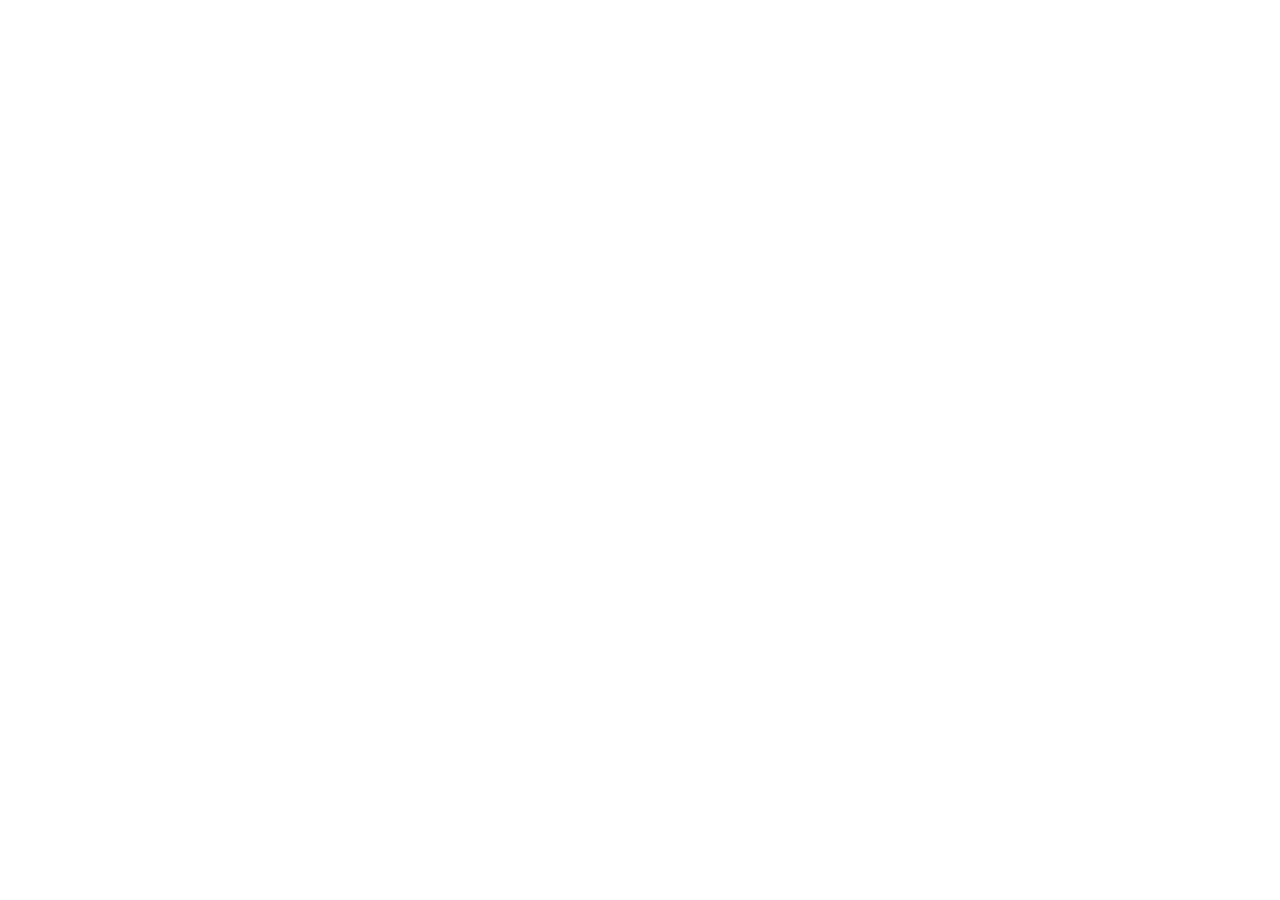
==== index.html @ 123746c4 "Conectanto estilos.css con index.html" ====
<!DOCTYPE html>
<html lang="es">
<head>
    <meta charset="UTF-8">
    <meta name="viewport" content="width=device-width, initial-scale=1.0">
    <link rel="stylesheet" href="estilos.css">
    <title>CarePlus</title>
</head>
<body>
    
</body>
</html>
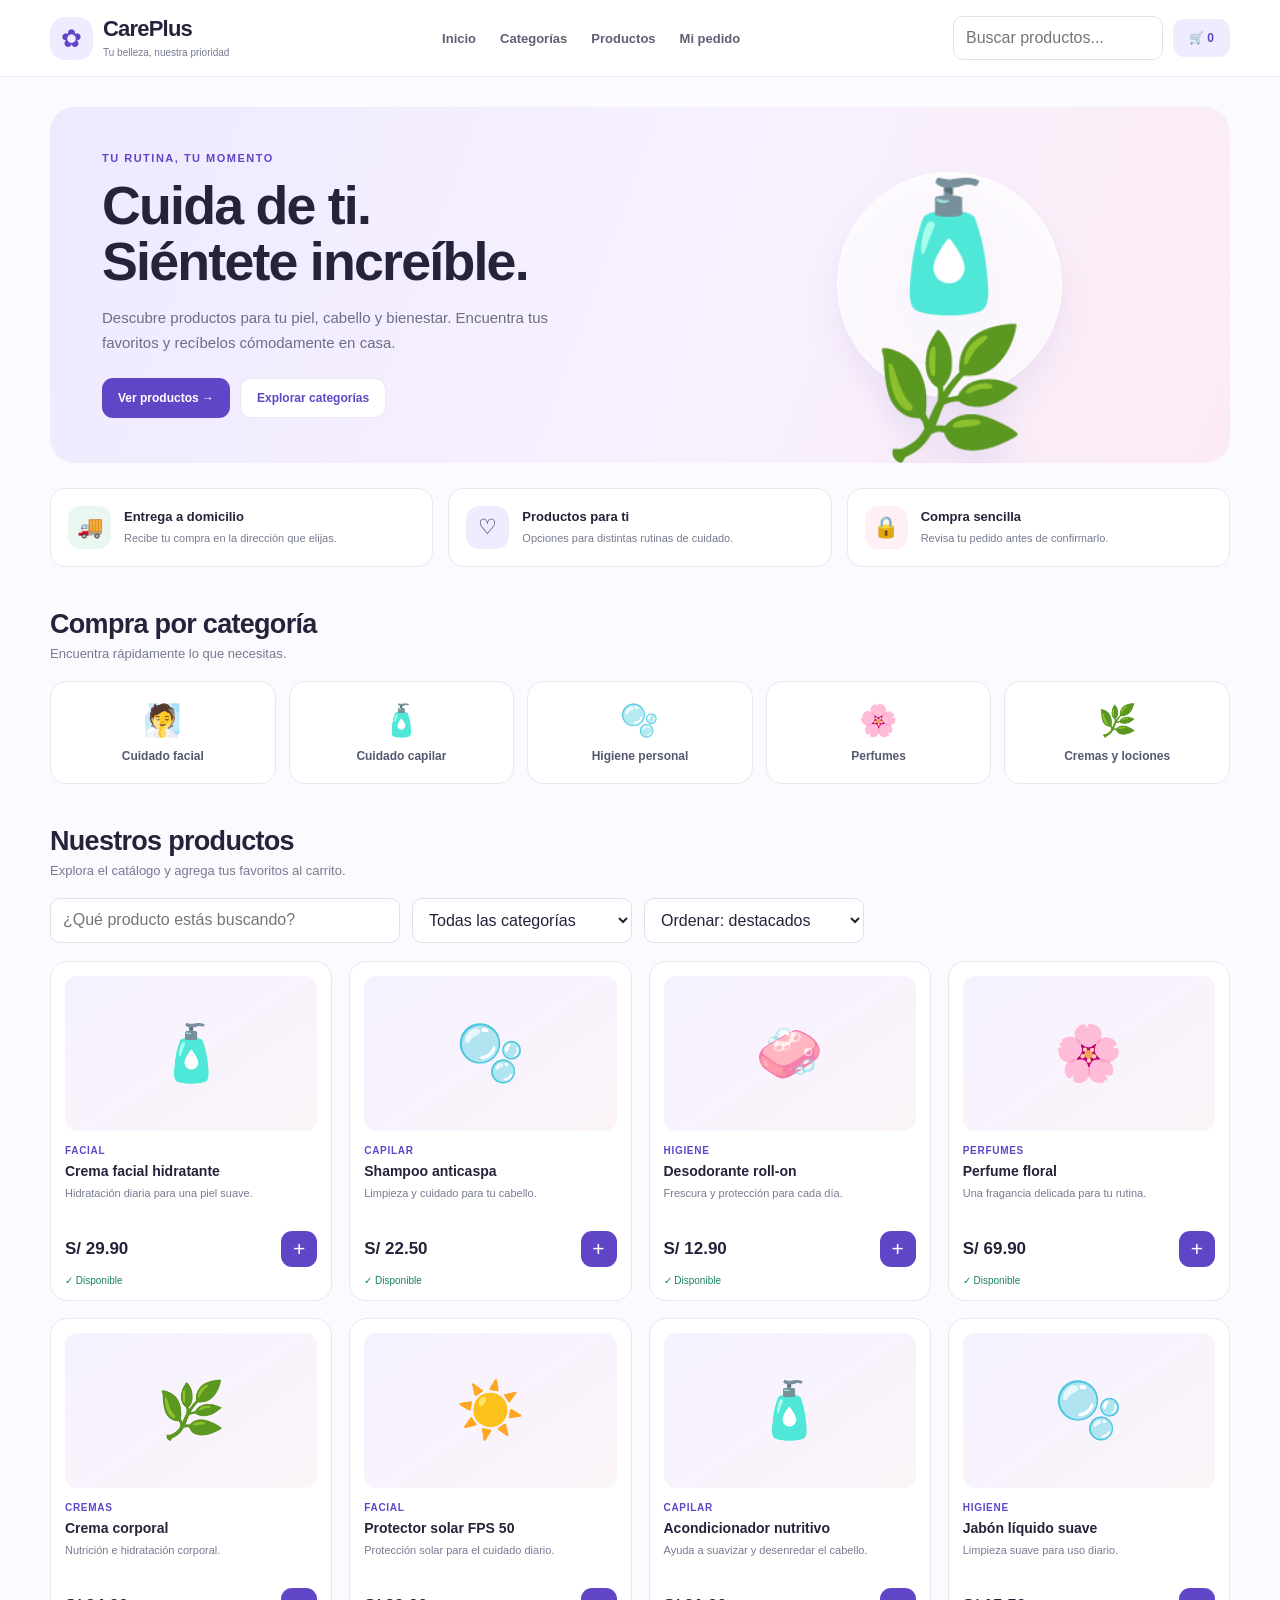
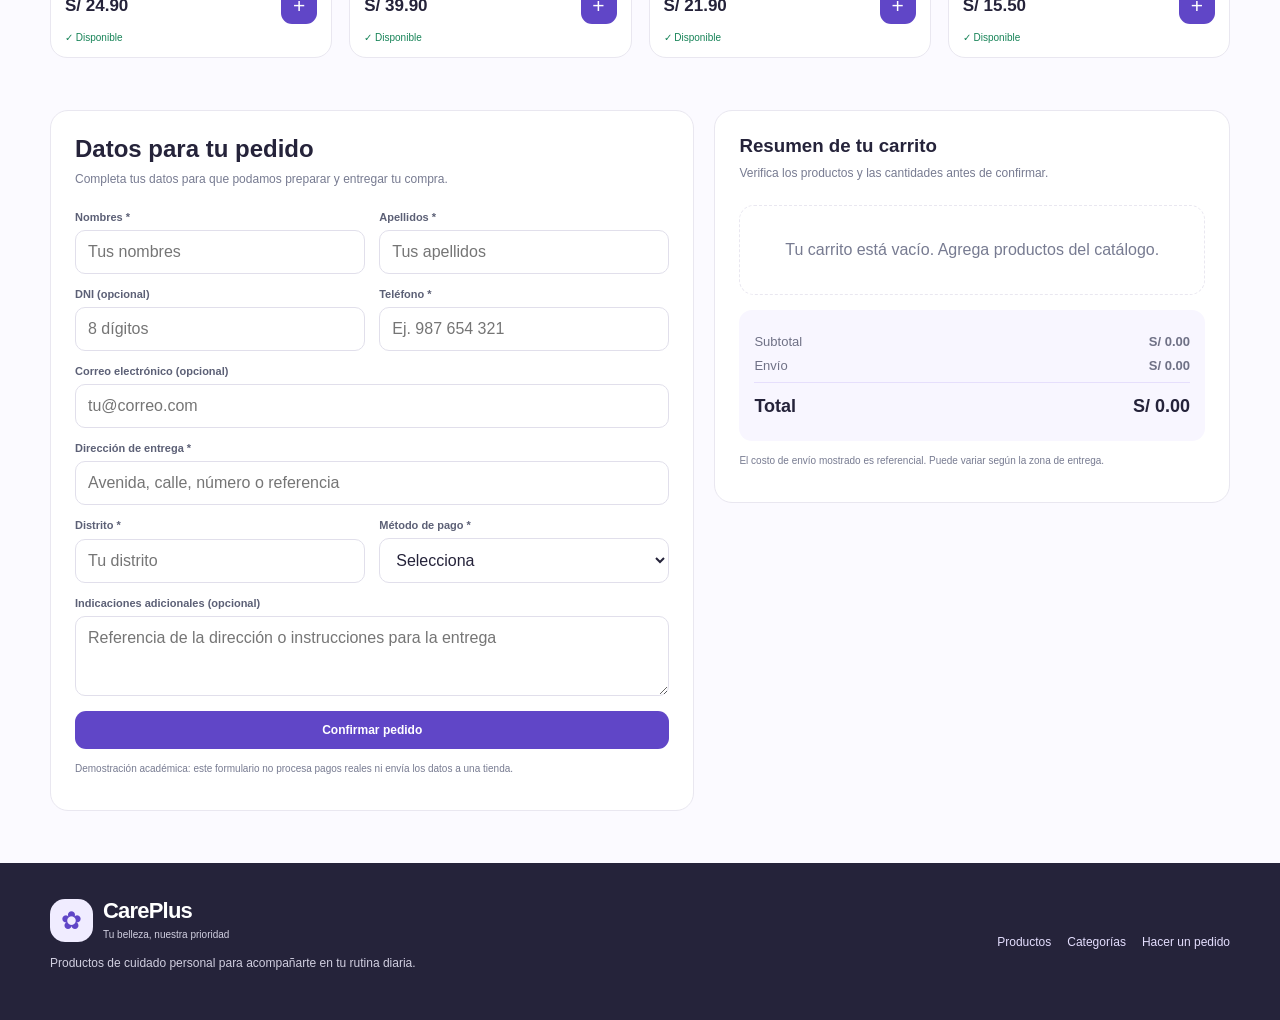
==== commit f4e7c1ef: "Añadiendo html, css y javascript. Organizado en carpetas Este es el código de la tienda que se muest" ====
--- a/index.html
+++ b/index.html
@@ -1,13 +1,78 @@
 <!DOCTYPE html>
 <html lang="es">
 <head>
-    <meta charset="UTF-8">
-    <meta name="viewport" content="width=device-width, initial-scale=1.0">
-    <link rel="stylesheet" href="estilos.css">
-    <title>CarePlus</title>
+<meta charset="UTF-8">
+<meta name="viewport" content="width=device-width, initial-scale=1.0">
+<title>CarePlus | Tu tienda de cuidado personal</title>
+<!-- Enlace al archivo CSS -->
+<link rel="stylesheet" href="css/estilos.css">
 </head>
 <body>
-    
+<header>
+  <div class="wrap navbar">
+    <a class="brand" href="#inicio" aria-label="CarePlus, inicio"><div class="logo">✿</div><div><strong>CarePlus</strong><small>Tu belleza, nuestra prioridad</small></div></a>
+    <nav aria-label="Menú de la tienda"><a href="#inicio">Inicio</a><a href="#categorias">Categorías</a><a href="#catalogo">Productos</a><a href="#pedido">Mi pedido</a></nav>
+    <div class="nav-right"><input class="search" id="header-search" type="search" placeholder="Buscar productos..." aria-label="Buscar productos"><button class="cart-btn" onclick="document.getElementById('pedido').scrollIntoView({behavior:'smooth'})">🛒 <span id="cart-count">0</span></button></div>
+  </div>
+</header>
+<main>
+  <div class="wrap">
+    <section class="hero" id="inicio">
+      <div><div class="eyebrow">Tu rutina, tu momento</div><h1>Cuida de ti.<br>Siéntete increíble.</h1><p>Descubre productos para tu piel, cabello y bienestar. Encuentra tus favoritos y recíbelos cómodamente en casa.</p><div class="hero-actions"><button class="btn btn-primary" onclick="document.getElementById('catalogo').scrollIntoView({behavior:'smooth'})">Ver productos →</button><button class="btn btn-light" onclick="document.getElementById('categorias').scrollIntoView({behavior:'smooth'})">Explorar categorías</button></div></div>
+      <div class="hero-art" aria-hidden="true"><span>🧴🌿</span></div>
+    </section>
+    <div class="benefits">
+      <div class="benefit"><div class="benefit-icon">🚚</div><div><strong>Entrega a domicilio</strong><small>Recibe tu compra en la dirección que elijas.</small></div></div>
+      <div class="benefit"><div class="benefit-icon">♡</div><div><strong>Productos para ti</strong><small>Opciones para distintas rutinas de cuidado.</small></div></div>
+      <div class="benefit"><div class="benefit-icon">🔒</div><div><strong>Compra sencilla</strong><small>Revisa tu pedido antes de confirmarlo.</small></div></div>
+    </div>
+    <section id="categorias">
+      <div class="section-head"><div><h2>Compra por categoría</h2><p>Encuentra rápidamente lo que necesitas.</p></div></div>
+      <div class="categories">
+        <button class="category" data-cat="Facial"><span>🧖</span>Cuidado facial</button>
+        <button class="category" data-cat="Capilar"><span>🧴</span>Cuidado capilar</button>
+        <button class="category" data-cat="Higiene"><span>🫧</span>Higiene personal</button>
+        <button class="category" data-cat="Perfumes"><span>🌸</span>Perfumes</button>
+        <button class="category" data-cat="Cremas"><span>🌿</span>Cremas y lociones</button>
+      </div>
+    </section>
+    <section id="catalogo">
+      <div class="section-head"><div><h2>Nuestros productos</h2><p>Explora el catálogo y agrega tus favoritos al carrito.</p></div></div>
+      <div class="shop-tools"><input id="product-search" type="search" placeholder="¿Qué producto estás buscando?"><select id="category-filter"><option value="">Todas las categorías</option><option>Facial</option><option>Capilar</option><option>Higiene</option><option>Perfumes</option><option>Cremas</option></select><select id="sort-filter"><option value="featured">Ordenar: destacados</option><option value="price-up">Precio: menor a mayor</option><option value="price-down">Precio: mayor a menor</option></select></div>
+      <div class="products" id="products"></div>
+    </section>
+    <section class="checkout-area" id="pedido">
+      <div class="panel">
+        <div class="notice" id="notice" role="status"></div>
+        <h2>Datos para tu pedido</h2><p class="panel-intro">Completa tus datos para que podamos preparar y entregar tu compra.</p>
+        <form id="checkout-form">
+          <div class="form-grid">
+            <div class="field"><label for="first-name">Nombres *</label><input id="first-name" required placeholder="Tus nombres"></div>
+            <div class="field"><label for="last-name">Apellidos *</label><input id="last-name" required placeholder="Tus apellidos"></div>
+            <div class="field"><label for="dni">DNI (opcional)</label><input id="dni" inputmode="numeric" maxlength="8" placeholder="8 dígitos"></div>
+            <div class="field"><label for="phone">Teléfono *</label><input id="phone" required inputmode="tel" placeholder="Ej. 987 654 321"></div>
+            <div class="field full"><label for="email">Correo electrónico (opcional)</label><input id="email" type="email" placeholder="tu@correo.com"></div>
+            <div class="field full"><label for="address">Dirección de entrega *</label><input id="address" required placeholder="Avenida, calle, número o referencia"></div>
+            <div class="field"><label for="district">Distrito *</label><input id="district" required placeholder="Tu distrito"></div>
+            <div class="field"><label for="payment">Método de pago *</label><select id="payment" required><option value="">Selecciona</option><option>Pago contra entrega</option><option>Transferencia bancaria</option><option>Billetera digital</option><option>Tarjeta</option></select></div>
+            <div class="field full"><label for="comments">Indicaciones adicionales (opcional)</label><textarea id="comments" rows="3" placeholder="Referencia de la dirección o instrucciones para la entrega"></textarea></div>
+          </div>
+          <button class="btn btn-primary wide" type="submit">Confirmar pedido</button>
+          <p class="note">Demostración académica: este formulario no procesa pagos reales ni envía los datos a una tienda.</p>
+        </form>
+      </div>
+      <aside class="panel">
+        <h3>Resumen de tu carrito</h3><p class="panel-intro">Verifica los productos y las cantidades antes de confirmar.</p>
+        <div id="cart-items"><div class="empty">Tu carrito está vacío. Agrega productos del catálogo.</div></div>
+        <div class="totals"><div class="total-row"><span>Subtotal</span><strong id="subtotal">S/ 0.00</strong></div><div class="total-row"><span>Envío</span><strong id="shipping">S/ 7.00</strong></div><div class="total-row final"><span>Total</span><strong id="total">S/ 7.00</strong></div></div>
+        <p class="note">El costo de envío mostrado es referencial. Puede variar según la zona de entrega.</p>
+      </aside>
+    </section>
+  </div>
+</main>
+<footer><div class="wrap footer-inner"><div><a class="brand" href="#inicio" style="color:white"><div class="logo">✿</div><div><strong>CarePlus</strong><small style="color:#d1cfe0">Tu belleza, nuestra prioridad</small></div></a><p>Productos de cuidado personal para acompañarte en tu rutina diaria.</p></div><div class="footer-links"><a href="#catalogo">Productos</a><a href="#categorias">Categorías</a><a href="#pedido">Hacer un pedido</a></div></div></footer>
+
+<!-- Enlace al archivo JavaScript -->
+<script src="js/index.js"></script>
 </body>
 </html>
-
--- a/css/estilos.css
+++ b/css/estilos.css
@@ -0,0 +1,13 @@
+:root{--purple:#6046c7;--purple-dark:#4932a7;--lavender:#f0ecff;--ink:#25233a;--muted:#777b91;--line:#e9e7f0;--bg:#fbfaff;--mint:#eaf7f0;--pink:#fff0f6}
+*{box-sizing:border-box}body{margin:0;background:var(--bg);color:var(--ink);font-family:Inter,"Segoe UI",Arial,sans-serif}button,input,select,textarea{font:inherit}button{cursor:pointer}.wrap{width:min(1180px,calc(100% - 36px));margin:auto}
+header{position:sticky;top:0;z-index:5;background:rgba(255,255,255,.95);border-bottom:1px solid var(--line);backdrop-filter:blur(12px)}
+.navbar{min-height:76px;display:flex;align-items:center;justify-content:space-between;gap:22px}.brand{display:flex;align-items:center;gap:10px;text-decoration:none;color:var(--ink)}.logo{width:43px;height:43px;border-radius:15px;background:var(--lavender);display:grid;place-items:center;font-size:25px;color:var(--purple)}.brand strong{font-size:22px;letter-spacing:-.8px;display:block}.brand small{font-size:10px;color:var(--muted)}nav{display:flex;gap:24px;align-items:center}nav a{color:#5e6076;text-decoration:none;font-size:13px;font-weight:700}nav a:hover{color:var(--purple)}.nav-right{display:flex;align-items:center;gap:10px}.search{width:210px}.cart-btn,.btn{border:0;border-radius:11px;padding:12px 16px;font-weight:800;font-size:12px}.cart-btn{background:var(--lavender);color:var(--purple)}.btn-primary{background:var(--purple);color:white}.btn-primary:hover{background:var(--purple-dark)}.btn-light{background:white;color:var(--purple);border:1px solid var(--line)}input,select,textarea{border:1px solid #e1dfeb;border-radius:10px;padding:12px;width:100%;background:white;color:var(--ink);outline:none}input:focus,select:focus,textarea:focus{border-color:#a999ed;box-shadow:0 0 0 3px #6046c71a}
+.hero{margin:30px auto 25px;min-height:340px;border-radius:25px;background:linear-gradient(110deg,#eee9ff 0%,#f7f1ff 55%,#fcebf3 100%);display:grid;grid-template-columns:1.15fr .85fr;align-items:center;overflow:hidden;padding:45px 52px;position:relative}.eyebrow{color:var(--purple);font-size:11px;text-transform:uppercase;letter-spacing:1.5px;font-weight:900}.hero h1{font-size:clamp(34px,4.2vw,55px);line-height:1.04;letter-spacing:-1.8px;margin:14px 0}.hero p{color:#6d6d83;line-height:1.7;max-width:480px;font-size:15px}.hero-art{font-size:125px;text-align:center;filter:drop-shadow(0 18px 15px #6046c71c)}.hero-art span{display:inline-grid;place-items:center;background:#ffffffb8;width:225px;height:225px;border-radius:50%;border:1px solid #ffffff}.hero-actions{display:flex;gap:10px;flex-wrap:wrap;margin-top:22px}
+.benefits{display:grid;grid-template-columns:repeat(3,1fr);gap:15px;margin:20px 0 42px}.benefit{background:white;border:1px solid var(--line);border-radius:15px;padding:17px;display:flex;align-items:center;gap:13px}.benefit-icon{width:43px;height:43px;border-radius:13px;display:grid;place-items:center;background:var(--mint);font-size:21px}.benefit:nth-child(2) .benefit-icon{background:var(--lavender)}.benefit:nth-child(3) .benefit-icon{background:var(--pink)}.benefit strong{display:block;font-size:13px;margin-bottom:4px}.benefit small{font-size:11px;color:var(--muted)}
+section{scroll-margin-top:95px}.section-head{display:flex;justify-content:space-between;align-items:end;gap:16px;margin:0 0 20px}.section-head h2{font-size:27px;letter-spacing:-.7px;margin:0 0 6px}.section-head p{font-size:13px;color:var(--muted);margin:0}.categories{display:grid;grid-template-columns:repeat(5,1fr);gap:13px;margin-bottom:42px}.category{background:white;border:1px solid var(--line);border-radius:16px;padding:20px 12px;text-align:center;color:#555970;font-weight:800;font-size:12px}.category span{display:block;font-size:31px;margin-bottom:10px}.category:hover,.category.selected{border-color:#b9aaf2;background:var(--lavender);color:var(--purple)}
+.products{display:grid;grid-template-columns:repeat(4,minmax(0,1fr));gap:17px}.product{background:white;border:1px solid var(--line);border-radius:17px;padding:14px;transition:.2s;min-width:0}.product:hover{transform:translateY(-3px);box-shadow:0 12px 28px #25233a0b}.product-art{height:155px;border-radius:12px;background:linear-gradient(145deg,#f5f1ff,#fbf5f9);display:grid;place-items:center;font-size:55px;margin-bottom:14px}.product-category{font-size:10px;color:var(--purple);font-weight:900;text-transform:uppercase;letter-spacing:.7px}.product h3{font-size:14px;margin:7px 0 6px}.product p{font-size:11px;color:var(--muted);margin:0;line-height:1.5;min-height:32px}.product-foot{display:flex;align-items:center;justify-content:space-between;gap:8px;margin-top:14px}.price{font-weight:900;font-size:17px}.add{width:36px;height:36px;border:0;border-radius:11px;background:var(--purple);color:white;font-size:21px}.stock-note{font-size:10px;color:#168357;margin-top:8px}
+.shop-tools{display:flex;gap:12px;flex-wrap:wrap;margin-bottom:18px}.shop-tools input{max-width:350px}.shop-tools select{max-width:220px}.empty{grid-column:1/-1;text-align:center;padding:35px;color:var(--muted);background:white;border:1px dashed var(--line);border-radius:15px}
+.checkout-area{margin:52px 0;display:grid;grid-template-columns:1fr .8fr;gap:20px;align-items:start}.panel{background:white;border:1px solid var(--line);border-radius:18px;padding:24px}.panel h2,.panel h3{margin:0 0 7px}.panel-intro{font-size:12px;color:var(--muted);margin:0 0 22px;line-height:1.6}.form-grid{display:grid;grid-template-columns:1fr 1fr;gap:14px}.field{display:grid;gap:7px}.field label{font-size:11px;font-weight:800;color:#5c6076}.field.full{grid-column:1/-1}.cart-line{display:flex;justify-content:space-between;align-items:center;gap:12px;padding:13px 0;border-bottom:1px solid var(--line);font-size:12px}.cart-line small{display:block;color:var(--muted);margin-top:4px}.cart-line button{border:0;background:#fff0f2;color:#c8465c;border-radius:8px;padding:6px 9px}.totals{margin-top:15px;background:#f8f6ff;border-radius:13px;padding:15px}.total-row{display:flex;justify-content:space-between;margin:9px 0;font-size:13px;color:#6f7186}.total-row.final{border-top:1px solid #e6dffc;padding-top:13px;color:var(--ink);font-size:18px;font-weight:900}.wide{width:100%;margin-top:15px}.note{font-size:10px;color:var(--muted);line-height:1.5;margin-top:12px}.notice{display:none;padding:13px 15px;background:#e7f8ef;border-radius:11px;color:#16734f;font-size:13px;margin-bottom:16px}.notice.show{display:block}
+footer{background:#25233a;color:white;margin-top:50px;padding:35px 0}.footer-inner{display:flex;justify-content:space-between;gap:20px;align-items:center}.footer-inner p{font-size:12px;color:#d1cfe0;line-height:1.6}.footer-links{display:flex;gap:16px;flex-wrap:wrap}.footer-links a{color:#e4defe;font-size:12px;text-decoration:none}
+@media(max-width:900px){nav{gap:12px}.search{width:160px}.products{grid-template-columns:repeat(3,minmax(0,1fr))}.hero{padding:35px}.hero-art{font-size:95px}.hero-art span{width:180px;height:180px}}
+@media(max-width:680px){.wrap{width:min(100% - 24px,1180px)}.navbar{padding:12px 0;flex-wrap:wrap}.brand{flex:1}nav{order:3;width:100%;overflow-x:auto;padding:7px 0 3px}nav a{white-space:nowrap}.nav-right{gap:6px}.search{width:130px;padding:10px}.cart-btn{padding:10px}.hero{grid-template-columns:1fr;padding:27px;min-height:0}.hero h1{font-size:36px}.hero-art{display:none}.benefits{grid-template-columns:1fr;gap:9px;margin-bottom:32px}.categories{grid-template-columns:repeat(2,1fr);gap:10px}.category:last-child{grid-column:1/-1}.products{grid-template-columns:repeat(2,minmax(0,1fr));gap:10px}.product{padding:10px}.product-art{height:110px;font-size:42px}.section-head{align-items:start;flex-direction:column}.checkout-area{grid-template-columns:1fr;margin:38px 0}.panel{padding:17px}.form-grid{grid-template-columns:1fr}.field.full{grid-column:auto}.footer-inner{align-items:flex-start;flex-direction:column}}
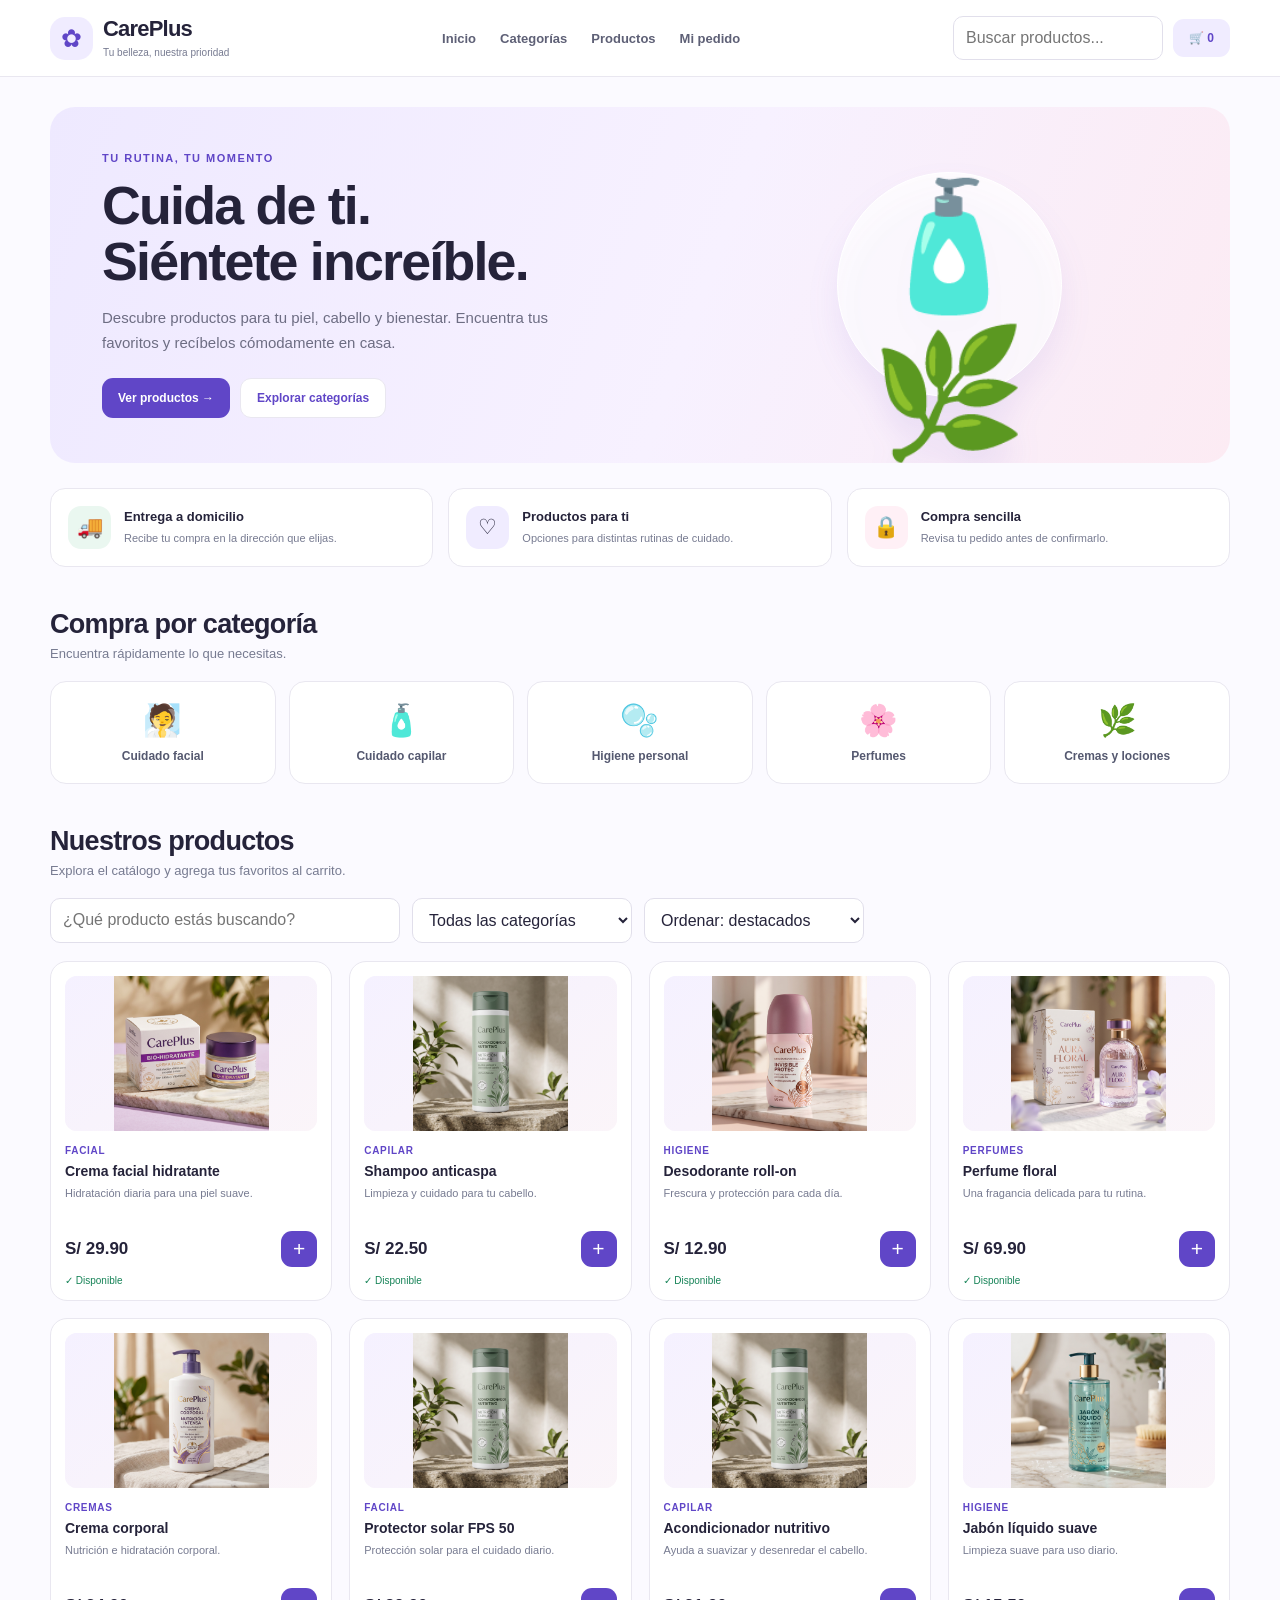
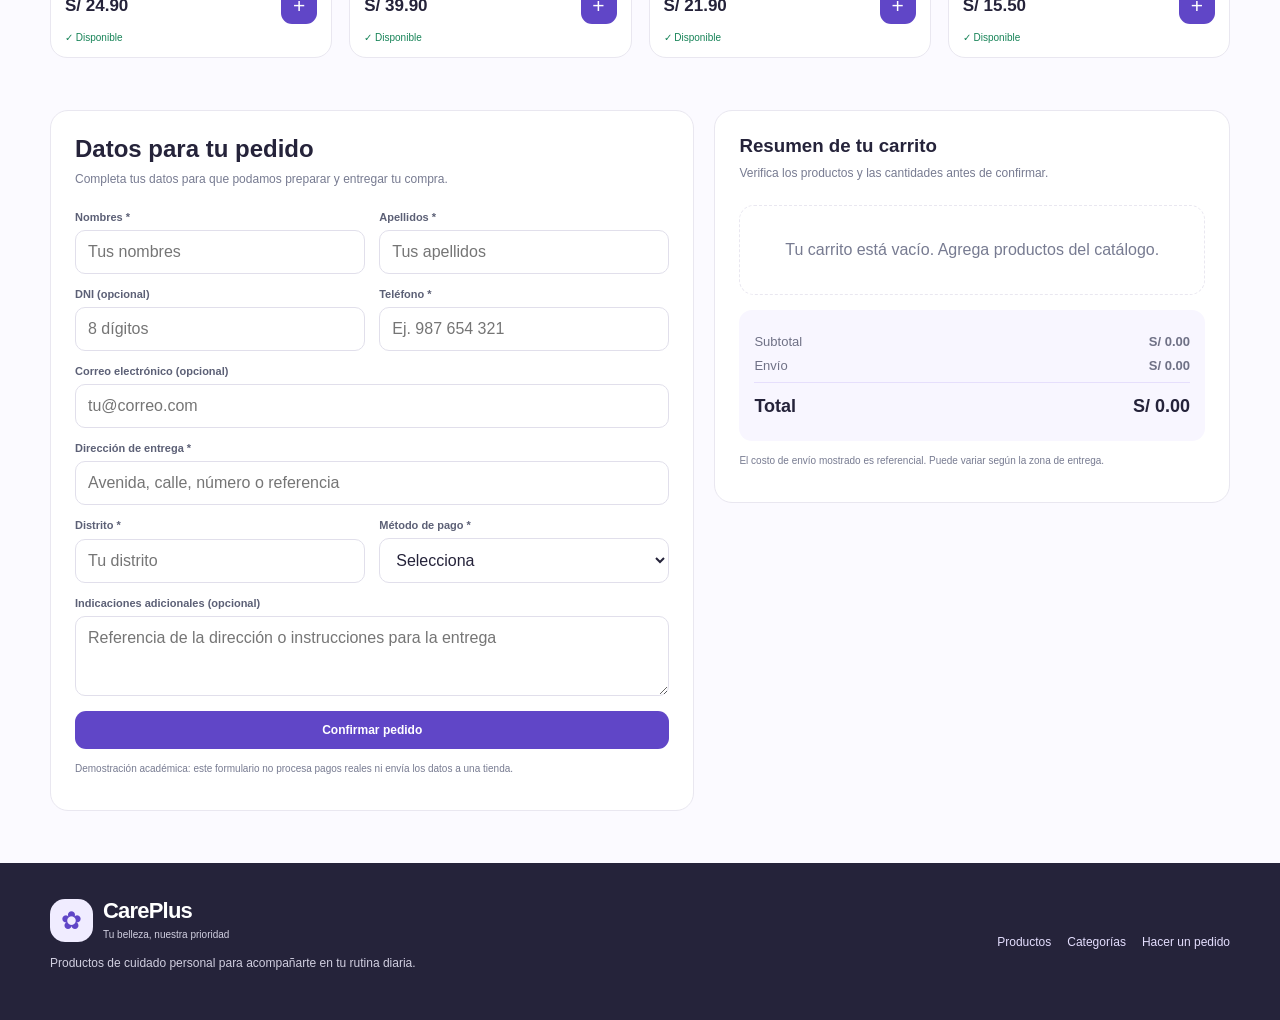
==== commit d6bc1408: "Se agregaron las imágenes para cada producto. Cambios en el código de JavaScript para poder agregar " ====
--- a/index.html
+++ b/index.html
@@ -1,78 +1,174 @@
 <!DOCTYPE html>
 <html lang="es">
+
 <head>
-<meta charset="UTF-8">
-<meta name="viewport" content="width=device-width, initial-scale=1.0">
-<title>CarePlus | Tu tienda de cuidado personal</title>
-<!-- Enlace al archivo CSS -->
-<link rel="stylesheet" href="css/estilos.css">
+    <meta charset="UTF-8">
+    <meta name="viewport" content="width=device-width, initial-scale=1.0">
+    <title>CarePlus | Tu tienda de cuidado personal</title>
+    <!-- Enlace al archivo CSS -->
+    <link rel="stylesheet" href="css/estilos.css">
 </head>
+
 <body>
-<header>
-  <div class="wrap navbar">
-    <a class="brand" href="#inicio" aria-label="CarePlus, inicio"><div class="logo">✿</div><div><strong>CarePlus</strong><small>Tu belleza, nuestra prioridad</small></div></a>
-    <nav aria-label="Menú de la tienda"><a href="#inicio">Inicio</a><a href="#categorias">Categorías</a><a href="#catalogo">Productos</a><a href="#pedido">Mi pedido</a></nav>
-    <div class="nav-right"><input class="search" id="header-search" type="search" placeholder="Buscar productos..." aria-label="Buscar productos"><button class="cart-btn" onclick="document.getElementById('pedido').scrollIntoView({behavior:'smooth'})">🛒 <span id="cart-count">0</span></button></div>
-  </div>
-</header>
-<main>
-  <div class="wrap">
-    <section class="hero" id="inicio">
-      <div><div class="eyebrow">Tu rutina, tu momento</div><h1>Cuida de ti.<br>Siéntete increíble.</h1><p>Descubre productos para tu piel, cabello y bienestar. Encuentra tus favoritos y recíbelos cómodamente en casa.</p><div class="hero-actions"><button class="btn btn-primary" onclick="document.getElementById('catalogo').scrollIntoView({behavior:'smooth'})">Ver productos →</button><button class="btn btn-light" onclick="document.getElementById('categorias').scrollIntoView({behavior:'smooth'})">Explorar categorías</button></div></div>
-      <div class="hero-art" aria-hidden="true"><span>🧴🌿</span></div>
-    </section>
-    <div class="benefits">
-      <div class="benefit"><div class="benefit-icon">🚚</div><div><strong>Entrega a domicilio</strong><small>Recibe tu compra en la dirección que elijas.</small></div></div>
-      <div class="benefit"><div class="benefit-icon">♡</div><div><strong>Productos para ti</strong><small>Opciones para distintas rutinas de cuidado.</small></div></div>
-      <div class="benefit"><div class="benefit-icon">🔒</div><div><strong>Compra sencilla</strong><small>Revisa tu pedido antes de confirmarlo.</small></div></div>
-    </div>
-    <section id="categorias">
-      <div class="section-head"><div><h2>Compra por categoría</h2><p>Encuentra rápidamente lo que necesitas.</p></div></div>
-      <div class="categories">
-        <button class="category" data-cat="Facial"><span>🧖</span>Cuidado facial</button>
-        <button class="category" data-cat="Capilar"><span>🧴</span>Cuidado capilar</button>
-        <button class="category" data-cat="Higiene"><span>🫧</span>Higiene personal</button>
-        <button class="category" data-cat="Perfumes"><span>🌸</span>Perfumes</button>
-        <button class="category" data-cat="Cremas"><span>🌿</span>Cremas y lociones</button>
-      </div>
-    </section>
-    <section id="catalogo">
-      <div class="section-head"><div><h2>Nuestros productos</h2><p>Explora el catálogo y agrega tus favoritos al carrito.</p></div></div>
-      <div class="shop-tools"><input id="product-search" type="search" placeholder="¿Qué producto estás buscando?"><select id="category-filter"><option value="">Todas las categorías</option><option>Facial</option><option>Capilar</option><option>Higiene</option><option>Perfumes</option><option>Cremas</option></select><select id="sort-filter"><option value="featured">Ordenar: destacados</option><option value="price-up">Precio: menor a mayor</option><option value="price-down">Precio: mayor a menor</option></select></div>
-      <div class="products" id="products"></div>
-    </section>
-    <section class="checkout-area" id="pedido">
-      <div class="panel">
-        <div class="notice" id="notice" role="status"></div>
-        <h2>Datos para tu pedido</h2><p class="panel-intro">Completa tus datos para que podamos preparar y entregar tu compra.</p>
-        <form id="checkout-form">
-          <div class="form-grid">
-            <div class="field"><label for="first-name">Nombres *</label><input id="first-name" required placeholder="Tus nombres"></div>
-            <div class="field"><label for="last-name">Apellidos *</label><input id="last-name" required placeholder="Tus apellidos"></div>
-            <div class="field"><label for="dni">DNI (opcional)</label><input id="dni" inputmode="numeric" maxlength="8" placeholder="8 dígitos"></div>
-            <div class="field"><label for="phone">Teléfono *</label><input id="phone" required inputmode="tel" placeholder="Ej. 987 654 321"></div>
-            <div class="field full"><label for="email">Correo electrónico (opcional)</label><input id="email" type="email" placeholder="tu@correo.com"></div>
-            <div class="field full"><label for="address">Dirección de entrega *</label><input id="address" required placeholder="Avenida, calle, número o referencia"></div>
-            <div class="field"><label for="district">Distrito *</label><input id="district" required placeholder="Tu distrito"></div>
-            <div class="field"><label for="payment">Método de pago *</label><select id="payment" required><option value="">Selecciona</option><option>Pago contra entrega</option><option>Transferencia bancaria</option><option>Billetera digital</option><option>Tarjeta</option></select></div>
-            <div class="field full"><label for="comments">Indicaciones adicionales (opcional)</label><textarea id="comments" rows="3" placeholder="Referencia de la dirección o instrucciones para la entrega"></textarea></div>
-          </div>
-          <button class="btn btn-primary wide" type="submit">Confirmar pedido</button>
-          <p class="note">Demostración académica: este formulario no procesa pagos reales ni envía los datos a una tienda.</p>
-        </form>
-      </div>
-      <aside class="panel">
-        <h3>Resumen de tu carrito</h3><p class="panel-intro">Verifica los productos y las cantidades antes de confirmar.</p>
-        <div id="cart-items"><div class="empty">Tu carrito está vacío. Agrega productos del catálogo.</div></div>
-        <div class="totals"><div class="total-row"><span>Subtotal</span><strong id="subtotal">S/ 0.00</strong></div><div class="total-row"><span>Envío</span><strong id="shipping">S/ 7.00</strong></div><div class="total-row final"><span>Total</span><strong id="total">S/ 7.00</strong></div></div>
-        <p class="note">El costo de envío mostrado es referencial. Puede variar según la zona de entrega.</p>
-      </aside>
-    </section>
-  </div>
-</main>
-<footer><div class="wrap footer-inner"><div><a class="brand" href="#inicio" style="color:white"><div class="logo">✿</div><div><strong>CarePlus</strong><small style="color:#d1cfe0">Tu belleza, nuestra prioridad</small></div></a><p>Productos de cuidado personal para acompañarte en tu rutina diaria.</p></div><div class="footer-links"><a href="#catalogo">Productos</a><a href="#categorias">Categorías</a><a href="#pedido">Hacer un pedido</a></div></div></footer>
+    <header>
+        <div class="wrap navbar">
+            <a class="brand" href="#inicio" aria-label="CarePlus, inicio">
+                <div class="logo">✿</div>
+                <div><strong>CarePlus</strong><small>Tu belleza, nuestra prioridad</small></div>
+            </a>
+            <nav aria-label="Menú de la tienda"><a href="#inicio">Inicio</a><a href="#categorias">Categorías</a><a
+                    href="#catalogo">Productos</a><a href="#pedido">Mi pedido</a></nav>
+            <div class="nav-right"><input class="search" id="header-search" type="search"
+                    placeholder="Buscar productos..." aria-label="Buscar productos"><button class="cart-btn"
+                    onclick="document.getElementById('pedido').scrollIntoView({behavior:'smooth'})">🛒 <span
+                        id="cart-count">0</span></button></div>
+        </div>
+    </header>
+    <main>
+        <div class="wrap">
+            <section class="hero" id="inicio">
+                <div>
+                    <div class="eyebrow">Tu rutina, tu momento</div>
+                    <h1>Cuida de ti.<br>Siéntete increíble.</h1>
+                    <p>Descubre productos para tu piel, cabello y bienestar. Encuentra tus favoritos y recíbelos
+                        cómodamente en casa.</p>
+                    <div class="hero-actions"><button class="btn btn-primary"
+                            onclick="document.getElementById('catalogo').scrollIntoView({behavior:'smooth'})">Ver
+                            productos →</button><button class="btn btn-light"
+                            onclick="document.getElementById('categorias').scrollIntoView({behavior:'smooth'})">Explorar
+                            categorías</button></div>
+                </div>
+                <div class="hero-art" aria-hidden="true"><span>🧴🌿</span></div>
+            </section>
 
-<!-- Enlace al archivo JavaScript -->
-<script src="js/index.js"></script>
+            <div class="benefits">
+                <div class="benefit">
+                    <div class="benefit-icon">🚚</div>
+                    <div><strong>Entrega a domicilio</strong><small>Recibe tu compra en la dirección que elijas.</small>
+                    </div>
+                </div>
+                <div class="benefit">
+                    <div class="benefit-icon">♡</div>
+                    <div><strong>Productos para ti</strong><small>Opciones para distintas rutinas de cuidado.</small>
+                    </div>
+                </div>
+                <div class="benefit">
+                    <div class="benefit-icon">🔒</div>
+                    <div><strong>Compra sencilla</strong><small>Revisa tu pedido antes de confirmarlo.</small></div>
+                </div>
+            </div>
+
+            <section id="categorias">
+                <div class="section-head">
+                    <div>
+                        <h2>Compra por categoría</h2>
+                        <p>Encuentra rápidamente lo que necesitas.</p>
+                    </div>
+                </div>
+                <div class="categories">
+                    <button class="category" data-cat="Facial"><span>🧖</span>Cuidado facial</button>
+                    <button class="category" data-cat="Capilar"><span>🧴</span>Cuidado capilar</button>
+                    <button class="category" data-cat="Higiene"><span>🫧</span>Higiene personal</button>
+                    <button class="category" data-cat="Perfumes"><span>🌸</span>Perfumes</button>
+                    <button class="category" data-cat="Cremas"><span>🌿</span>Cremas y lociones</button>
+                </div>
+            </section>
+
+            
+            <section id="catalogo">
+                <div class="section-head">
+                    <div>
+                        <h2>Nuestros productos</h2>
+                        <p>Explora el catálogo y agrega tus favoritos al carrito.</p>
+                    </div>
+                </div>
+                <div class="shop-tools"><input id="product-search" type="search"
+                        placeholder="¿Qué producto estás buscando?"><select id="category-filter">
+                        <option value="">Todas las categorías</option>
+                        <option>Facial</option>
+                        <option>Capilar</option>
+                        <option>Higiene</option>
+                        <option>Perfumes</option>
+                        <option>Cremas</option>
+                    </select><select id="sort-filter">
+                        <option value="featured">Ordenar: destacados</option>
+                        <option value="price-up">Precio: menor a mayor</option>
+                        <option value="price-down">Precio: mayor a menor</option>
+                    </select></div>
+                <div class="products" id="products"></div>
+            </section>
+            <section class="checkout-area" id="pedido">
+                <div class="panel">
+                    <div class="notice" id="notice" role="status"></div>
+                    <h2>Datos para tu pedido</h2>
+                    <p class="panel-intro">Completa tus datos para que podamos preparar y entregar tu compra.</p>
+                    <form id="checkout-form">
+                        <div class="form-grid">
+                            <div class="field"><label for="first-name">Nombres *</label><input id="first-name" required
+                                    placeholder="Tus nombres"></div>
+                            <div class="field"><label for="last-name">Apellidos *</label><input id="last-name" required
+                                    placeholder="Tus apellidos"></div>
+                            <div class="field"><label for="dni">DNI (opcional)</label><input id="dni"
+                                    inputmode="numeric" maxlength="8" placeholder="8 dígitos"></div>
+                            <div class="field"><label for="phone">Teléfono *</label><input id="phone" required
+                                    inputmode="tel" placeholder="Ej. 987 654 321"></div>
+                            <div class="field full"><label for="email">Correo electrónico (opcional)</label><input
+                                    id="email" type="email" placeholder="tu@correo.com"></div>
+                            <div class="field full"><label for="address">Dirección de entrega *</label><input
+                                    id="address" required placeholder="Avenida, calle, número o referencia"></div>
+                            <div class="field"><label for="district">Distrito *</label><input id="district" required
+                                    placeholder="Tu distrito"></div>
+                            <div class="field"><label for="payment">Método de pago *</label><select id="payment"
+                                    required>
+                                    <option value="">Selecciona</option>
+                                    <option>Pago contra entrega</option>
+                                    <option>Transferencia bancaria</option>
+                                    <option>Billetera digital</option>
+                                    <option>Tarjeta</option>
+                                </select></div>
+                            <div class="field full"><label for="comments">Indicaciones adicionales
+                                    (opcional)</label><textarea id="comments" rows="3"
+                                    placeholder="Referencia de la dirección o instrucciones para la entrega"></textarea>
+                            </div>
+                        </div>
+                        <button class="btn btn-primary wide" type="submit">Confirmar pedido</button>
+                        <p class="note">Demostración académica: este formulario no procesa pagos reales ni envía los
+                            datos a una tienda.</p>
+                    </form>
+                </div>
+                <aside class="panel">
+                    <h3>Resumen de tu carrito</h3>
+                    <p class="panel-intro">Verifica los productos y las cantidades antes de confirmar.</p>
+                    <div id="cart-items">
+                        <div class="empty">Tu carrito está vacío. Agrega productos del catálogo.</div>
+                    </div>
+                    <div class="totals">
+                        <div class="total-row"><span>Subtotal</span><strong id="subtotal">S/ 0.00</strong></div>
+                        <div class="total-row"><span>Envío</span><strong id="shipping">S/ 7.00</strong></div>
+                        <div class="total-row final"><span>Total</span><strong id="total">S/ 7.00</strong></div>
+                    </div>
+                    <p class="note">El costo de envío mostrado es referencial. Puede variar según la zona de entrega.
+                    </p>
+                </aside>
+            </section>
+        </div>
+    </main>
+    <footer>
+        <div class="wrap footer-inner">
+            <div><a class="brand" href="#inicio" style="color:white">
+                    <div class="logo">✿</div>
+                    <div><strong>CarePlus</strong><small style="color:#d1cfe0">Tu belleza, nuestra prioridad</small>
+                    </div>
+                </a>
+                <p>Productos de cuidado personal para acompañarte en tu rutina diaria.</p>
+            </div>
+            <div class="footer-links"><a href="#catalogo">Productos</a><a href="#categorias">Categorías</a><a
+                    href="#pedido">Hacer un pedido</a></div>
+        </div>
+    </footer>
+
+    <!-- Enlace al archivo JavaScript -->
+    <script src="js/index.js"></script>
 </body>
-</html>
+
+</html>
--- a/css/estilos.css
+++ b/css/estilos.css
@@ -1,13 +1,724 @@
-:root{--purple:#6046c7;--purple-dark:#4932a7;--lavender:#f0ecff;--ink:#25233a;--muted:#777b91;--line:#e9e7f0;--bg:#fbfaff;--mint:#eaf7f0;--pink:#fff0f6}
-*{box-sizing:border-box}body{margin:0;background:var(--bg);color:var(--ink);font-family:Inter,"Segoe UI",Arial,sans-serif}button,input,select,textarea{font:inherit}button{cursor:pointer}.wrap{width:min(1180px,calc(100% - 36px));margin:auto}
-header{position:sticky;top:0;z-index:5;background:rgba(255,255,255,.95);border-bottom:1px solid var(--line);backdrop-filter:blur(12px)}
-.navbar{min-height:76px;display:flex;align-items:center;justify-content:space-between;gap:22px}.brand{display:flex;align-items:center;gap:10px;text-decoration:none;color:var(--ink)}.logo{width:43px;height:43px;border-radius:15px;background:var(--lavender);display:grid;place-items:center;font-size:25px;color:var(--purple)}.brand strong{font-size:22px;letter-spacing:-.8px;display:block}.brand small{font-size:10px;color:var(--muted)}nav{display:flex;gap:24px;align-items:center}nav a{color:#5e6076;text-decoration:none;font-size:13px;font-weight:700}nav a:hover{color:var(--purple)}.nav-right{display:flex;align-items:center;gap:10px}.search{width:210px}.cart-btn,.btn{border:0;border-radius:11px;padding:12px 16px;font-weight:800;font-size:12px}.cart-btn{background:var(--lavender);color:var(--purple)}.btn-primary{background:var(--purple);color:white}.btn-primary:hover{background:var(--purple-dark)}.btn-light{background:white;color:var(--purple);border:1px solid var(--line)}input,select,textarea{border:1px solid #e1dfeb;border-radius:10px;padding:12px;width:100%;background:white;color:var(--ink);outline:none}input:focus,select:focus,textarea:focus{border-color:#a999ed;box-shadow:0 0 0 3px #6046c71a}
-.hero{margin:30px auto 25px;min-height:340px;border-radius:25px;background:linear-gradient(110deg,#eee9ff 0%,#f7f1ff 55%,#fcebf3 100%);display:grid;grid-template-columns:1.15fr .85fr;align-items:center;overflow:hidden;padding:45px 52px;position:relative}.eyebrow{color:var(--purple);font-size:11px;text-transform:uppercase;letter-spacing:1.5px;font-weight:900}.hero h1{font-size:clamp(34px,4.2vw,55px);line-height:1.04;letter-spacing:-1.8px;margin:14px 0}.hero p{color:#6d6d83;line-height:1.7;max-width:480px;font-size:15px}.hero-art{font-size:125px;text-align:center;filter:drop-shadow(0 18px 15px #6046c71c)}.hero-art span{display:inline-grid;place-items:center;background:#ffffffb8;width:225px;height:225px;border-radius:50%;border:1px solid #ffffff}.hero-actions{display:flex;gap:10px;flex-wrap:wrap;margin-top:22px}
-.benefits{display:grid;grid-template-columns:repeat(3,1fr);gap:15px;margin:20px 0 42px}.benefit{background:white;border:1px solid var(--line);border-radius:15px;padding:17px;display:flex;align-items:center;gap:13px}.benefit-icon{width:43px;height:43px;border-radius:13px;display:grid;place-items:center;background:var(--mint);font-size:21px}.benefit:nth-child(2) .benefit-icon{background:var(--lavender)}.benefit:nth-child(3) .benefit-icon{background:var(--pink)}.benefit strong{display:block;font-size:13px;margin-bottom:4px}.benefit small{font-size:11px;color:var(--muted)}
-section{scroll-margin-top:95px}.section-head{display:flex;justify-content:space-between;align-items:end;gap:16px;margin:0 0 20px}.section-head h2{font-size:27px;letter-spacing:-.7px;margin:0 0 6px}.section-head p{font-size:13px;color:var(--muted);margin:0}.categories{display:grid;grid-template-columns:repeat(5,1fr);gap:13px;margin-bottom:42px}.category{background:white;border:1px solid var(--line);border-radius:16px;padding:20px 12px;text-align:center;color:#555970;font-weight:800;font-size:12px}.category span{display:block;font-size:31px;margin-bottom:10px}.category:hover,.category.selected{border-color:#b9aaf2;background:var(--lavender);color:var(--purple)}
-.products{display:grid;grid-template-columns:repeat(4,minmax(0,1fr));gap:17px}.product{background:white;border:1px solid var(--line);border-radius:17px;padding:14px;transition:.2s;min-width:0}.product:hover{transform:translateY(-3px);box-shadow:0 12px 28px #25233a0b}.product-art{height:155px;border-radius:12px;background:linear-gradient(145deg,#f5f1ff,#fbf5f9);display:grid;place-items:center;font-size:55px;margin-bottom:14px}.product-category{font-size:10px;color:var(--purple);font-weight:900;text-transform:uppercase;letter-spacing:.7px}.product h3{font-size:14px;margin:7px 0 6px}.product p{font-size:11px;color:var(--muted);margin:0;line-height:1.5;min-height:32px}.product-foot{display:flex;align-items:center;justify-content:space-between;gap:8px;margin-top:14px}.price{font-weight:900;font-size:17px}.add{width:36px;height:36px;border:0;border-radius:11px;background:var(--purple);color:white;font-size:21px}.stock-note{font-size:10px;color:#168357;margin-top:8px}
-.shop-tools{display:flex;gap:12px;flex-wrap:wrap;margin-bottom:18px}.shop-tools input{max-width:350px}.shop-tools select{max-width:220px}.empty{grid-column:1/-1;text-align:center;padding:35px;color:var(--muted);background:white;border:1px dashed var(--line);border-radius:15px}
-.checkout-area{margin:52px 0;display:grid;grid-template-columns:1fr .8fr;gap:20px;align-items:start}.panel{background:white;border:1px solid var(--line);border-radius:18px;padding:24px}.panel h2,.panel h3{margin:0 0 7px}.panel-intro{font-size:12px;color:var(--muted);margin:0 0 22px;line-height:1.6}.form-grid{display:grid;grid-template-columns:1fr 1fr;gap:14px}.field{display:grid;gap:7px}.field label{font-size:11px;font-weight:800;color:#5c6076}.field.full{grid-column:1/-1}.cart-line{display:flex;justify-content:space-between;align-items:center;gap:12px;padding:13px 0;border-bottom:1px solid var(--line);font-size:12px}.cart-line small{display:block;color:var(--muted);margin-top:4px}.cart-line button{border:0;background:#fff0f2;color:#c8465c;border-radius:8px;padding:6px 9px}.totals{margin-top:15px;background:#f8f6ff;border-radius:13px;padding:15px}.total-row{display:flex;justify-content:space-between;margin:9px 0;font-size:13px;color:#6f7186}.total-row.final{border-top:1px solid #e6dffc;padding-top:13px;color:var(--ink);font-size:18px;font-weight:900}.wide{width:100%;margin-top:15px}.note{font-size:10px;color:var(--muted);line-height:1.5;margin-top:12px}.notice{display:none;padding:13px 15px;background:#e7f8ef;border-radius:11px;color:#16734f;font-size:13px;margin-bottom:16px}.notice.show{display:block}
-footer{background:#25233a;color:white;margin-top:50px;padding:35px 0}.footer-inner{display:flex;justify-content:space-between;gap:20px;align-items:center}.footer-inner p{font-size:12px;color:#d1cfe0;line-height:1.6}.footer-links{display:flex;gap:16px;flex-wrap:wrap}.footer-links a{color:#e4defe;font-size:12px;text-decoration:none}
-@media(max-width:900px){nav{gap:12px}.search{width:160px}.products{grid-template-columns:repeat(3,minmax(0,1fr))}.hero{padding:35px}.hero-art{font-size:95px}.hero-art span{width:180px;height:180px}}
-@media(max-width:680px){.wrap{width:min(100% - 24px,1180px)}.navbar{padding:12px 0;flex-wrap:wrap}.brand{flex:1}nav{order:3;width:100%;overflow-x:auto;padding:7px 0 3px}nav a{white-space:nowrap}.nav-right{gap:6px}.search{width:130px;padding:10px}.cart-btn{padding:10px}.hero{grid-template-columns:1fr;padding:27px;min-height:0}.hero h1{font-size:36px}.hero-art{display:none}.benefits{grid-template-columns:1fr;gap:9px;margin-bottom:32px}.categories{grid-template-columns:repeat(2,1fr);gap:10px}.category:last-child{grid-column:1/-1}.products{grid-template-columns:repeat(2,minmax(0,1fr));gap:10px}.product{padding:10px}.product-art{height:110px;font-size:42px}.section-head{align-items:start;flex-direction:column}.checkout-area{grid-template-columns:1fr;margin:38px 0}.panel{padding:17px}.form-grid{grid-template-columns:1fr}.field.full{grid-column:auto}.footer-inner{align-items:flex-start;flex-direction:column}}+:root {
+    --purple: #6046c7;
+    --purple-dark: #4932a7;
+    --lavender: #f0ecff;
+    --ink: #25233a;
+    --muted: #777b91;
+    --line: #e9e7f0;
+    --bg: #fbfaff;
+    --mint: #eaf7f0;
+    --pink: #fff0f6
+}
+
+* {
+    box-sizing: border-box
+}
+
+body {
+    margin: 0;
+    background: var(--bg);
+    color: var(--ink);
+    font-family: Inter, "Segoe UI", Arial, sans-serif
+}
+
+button,
+input,
+select,
+textarea {
+    font: inherit
+}
+
+button {
+    cursor: pointer
+}
+
+.wrap {
+    width: min(1180px, calc(100% - 36px));
+    margin: auto;
+}
+
+header {
+    position: sticky;
+    top: 0;
+    z-index: 5;
+    background: rgba(255, 255, 255, .95);
+    border-bottom: 1px solid var(--line);
+    backdrop-filter: blur(12px);
+}
+
+
+.navbar {
+    min-height: 76px;
+    display: flex;
+    align-items: center;
+    justify-content: space-between;
+    gap: 22px;
+}
+
+.brand {
+    display: flex;
+    align-items: center;
+    gap: 10px;
+    text-decoration: none;
+    color: var(--ink);
+}
+
+.logo {
+    width: 43px;
+    height: 43px;
+    border-radius: 15px;
+    background: var(--lavender);
+    display: grid;
+    place-items: center;
+    font-size: 25px;
+    color: var(--purple);
+}
+
+.brand strong {
+    font-size: 22px;
+    letter-spacing: -.8px;
+    display: block;
+}
+
+.brand small {
+    font-size: 10px;
+    color: var(--muted);
+}
+
+nav {
+    display: flex;
+    gap: 24px;
+    align-items: center;
+}
+
+nav a {
+    color: #5e6076;
+    text-decoration: none;
+    font-size: 13px;
+    font-weight: 700;
+}
+
+nav a:hover {
+    color: var(--purple);
+}
+
+.nav-right {
+    display: flex;
+    align-items: center;
+    gap: 10px;
+}
+
+.search {
+    width: 210px;
+}
+
+.cart-btn,
+.btn {
+    border: 0;
+    border-radius: 11px;
+    padding: 12px 16px;
+    font-weight: 800;
+    font-size: 12px;
+}
+
+.cart-btn {
+    background: var(--lavender);
+    color: var(--purple);
+}
+
+.btn-primary {
+    background: var(--purple);
+    color: white;
+}
+
+.btn-primary:hover {
+    background: var(--purple-dark);
+}
+
+.btn-light {
+    background: white;
+    color: var(--purple);
+    border: 1px solid var(--line);
+}
+
+input,
+select,
+textarea {
+    border: 1px solid #e1dfeb;
+    border-radius: 10px;
+    padding: 12px;
+    width: 100%;
+    background: white;
+    color: var(--ink);
+    outline: none;
+}
+
+input:focus,
+select:focus,
+textarea:focus {
+    border-color: #a999ed;
+    box-shadow: 0 0 0 3px #6046c71a;
+}
+
+.hero {
+    margin: 30px auto 25px;
+    min-height: 340px;
+    border-radius: 25px;
+    background: linear-gradient(110deg, #eee9ff 0%, #f7f1ff 55%, #fcebf3 100%);
+    display: grid;
+    grid-template-columns: 1.15fr .85fr;
+    align-items: center;
+    overflow: hidden;
+    padding: 45px 52px;
+    position: relative;
+}
+
+.eyebrow {
+    color: var(--purple);
+    font-size: 11px;
+    text-transform: uppercase;
+    letter-spacing: 1.5px;
+    font-weight: 900;
+}
+
+.hero h1 {
+    font-size: clamp(34px, 4.2vw, 55px);
+    line-height: 1.04;
+    letter-spacing: -1.8px;
+    margin: 14px 0;
+}
+
+.hero p {
+    color: #6d6d83;
+    line-height: 1.7;
+    max-width: 480px;
+    font-size: 15px;
+}
+
+.hero-art {
+    font-size: 125px;
+    text-align: center;
+    filter: drop-shadow(0 18px 15px #6046c71c);
+}
+
+.hero-art span {
+    display: inline-grid;
+    place-items: center;
+    background: #ffffffb8;
+    width: 225px;
+    height: 225px;
+    border-radius: 50%;
+    border: 1px solid #ffffff;
+}
+
+.hero-actions {
+    display: flex;
+    gap: 10px;
+    flex-wrap: wrap;
+    margin-top: 22px;
+}
+
+.benefits {
+    display: grid;
+    grid-template-columns: repeat(3, 1fr);
+    gap: 15px;
+    margin: 20px 0 42px;
+}
+
+.benefit {
+    background: white;
+    border: 1px solid var(--line);
+    border-radius: 15px;
+    padding: 17px;
+    display: flex;
+    align-items: center;
+    gap: 13px;
+}
+
+.benefit-icon {
+    width: 43px;
+    height: 43px;
+    border-radius: 13px;
+    display: grid;
+    place-items: center;
+    background: var(--mint);
+    font-size: 21px;
+}
+
+.benefit:nth-child(2) .benefit-icon {
+    background: var(--lavender);
+}
+
+.benefit:nth-child(3) .benefit-icon {
+    background: var(--pink);
+}
+
+.benefit strong {
+    display: block;
+    font-size: 13px;
+    margin-bottom: 4px;
+}
+
+.benefit small {
+    font-size: 11px;
+    color: var(--muted);
+}
+
+section {
+    scroll-margin-top: 95px;
+}
+
+.section-head {
+    display: flex;
+    justify-content: space-between;
+    align-items: end;
+    gap: 16px;
+    margin: 0 0 20px;
+}
+
+.section-head h2 {
+    font-size: 27px;
+    letter-spacing: -.7px;
+    margin: 0 0 6px;
+}
+
+.section-head p {
+    font-size: 13px;
+    color: var(--muted);
+    margin: 0;
+}
+
+.categories {
+    display: grid;
+    grid-template-columns: repeat(5, 1fr);
+    gap: 13px;
+    margin-bottom: 42px;
+}
+
+.category {
+    background: white;
+    border: 1px solid var(--line);
+    border-radius: 16px;
+    padding: 20px 12px;
+    text-align: center;
+    color: #555970;
+    font-weight: 800;
+    font-size: 12px;
+}
+
+.category span {
+    display: block;
+    font-size: 31px;
+    margin-bottom: 10px;
+}
+
+.category:hover,
+.category.selected {
+    border-color: #b9aaf2;
+    background: var(--lavender);
+    color: var(--purple);
+}
+
+.products {
+    display: grid;
+    grid-template-columns: repeat(4, minmax(0, 1fr));
+    gap: 17px;
+}
+
+.product {
+    background: white;
+    border: 1px solid var(--line);
+    border-radius: 17px;
+    padding: 14px;
+    transition: .2s;
+    min-width: 0;
+}
+
+.product:hover {
+    transform: translateY(-3px);
+    box-shadow: 0 12px 28px #25233a0b;
+}
+
+.product-art {
+    height: 155px;
+    border-radius: 12px;
+    background: linear-gradient(145deg, #f5f1ff, #fbf5f9);
+    display: grid;
+    place-items: center;
+    font-size: 55px;
+    margin-bottom: 14px;
+}
+
+.product-art img{
+    width: 100%;
+    height: 100%;
+    background: linear-gradient(145deg, #f5f1ff, #fbf5f9);
+    border-radius: 12px;
+    display: grid;
+    place-items: center;
+    overflow: hidden; /* Evita que la imagen sobresalga del recuadro */
+}
+
+.product-category {
+    font-size: 10px;
+    color: var(--purple);
+    font-weight: 900;
+    text-transform: uppercase;
+    letter-spacing: .7px;
+}
+
+.product h3 {
+    font-size: 14px;
+    margin: 7px 0 6px;
+}
+
+.product p {
+    font-size: 11px;
+    color: var(--muted);
+    margin: 0;
+    line-height: 1.5;
+    min-height: 32px;
+}
+
+.product-foot {
+    display: flex;
+    align-items: center;
+    justify-content: space-between;
+    gap: 8px;
+    margin-top: 14px;
+}
+
+.price {
+    font-weight: 900;
+    font-size: 17px;
+}
+
+.add {
+    width: 36px;
+    height: 36px;
+    border: 0;
+    border-radius: 11px;
+    background: var(--purple);
+    color: white;
+    font-size: 21px;
+}
+
+.stock-note {
+    font-size: 10px;
+    color: #168357;
+    margin-top: 8px;
+}
+
+.shop-tools {
+    display: flex;
+    gap: 12px;
+    flex-wrap: wrap;
+    margin-bottom: 18px;
+}
+
+.shop-tools input {
+    max-width: 350px;
+}
+
+.shop-tools select {
+    max-width: 220px;
+}
+
+.empty {
+    grid-column: 1/-1;
+    text-align: center;
+    padding: 35px;
+    color: var(--muted);
+    background: white;
+    border: 1px dashed var(--line);
+    border-radius: 15px;
+}
+
+.checkout-area {
+    margin: 52px 0;
+    display: grid;
+    grid-template-columns: 1fr .8fr;
+    gap: 20px;
+    align-items: start;
+}
+
+.panel {
+    background: white;
+    border: 1px solid var(--line);
+    border-radius: 18px;
+    padding: 24px;
+}
+
+.panel h2,
+.panel h3 {
+    margin: 0 0 7px;
+}
+
+.panel-intro {
+    font-size: 12px;
+    color: var(--muted);
+    margin: 0 0 22px;
+    line-height: 1.6;
+}
+
+.form-grid {
+    display: grid;
+    grid-template-columns: 1fr 1fr;
+    gap: 14px;
+}
+
+.field {
+    display: grid;
+    gap: 7px;
+}
+
+.field label {
+    font-size: 11px;
+    font-weight: 800;
+    color: #5c6076;
+}
+
+.field.full {
+    grid-column: 1/-1;
+}
+
+.cart-line {
+    display: flex;
+    justify-content: space-between;
+    align-items: center;
+    gap: 12px;
+    padding: 13px 0;
+    border-bottom: 1px solid var(--line);
+    font-size: 12px;
+}
+
+.cart-line small {
+    display: block;
+    color: var(--muted);
+    margin-top: 4px;
+}
+
+.cart-line button {
+    border: 0;
+    background: #fff0f2;
+    color: #c8465c;
+    border-radius: 8px;
+    padding: 6px 9px;
+}
+
+.totals {
+    margin-top: 15px;
+    background: #f8f6ff;
+    border-radius: 13px;
+    padding: 15px;
+}
+
+.total-row {
+    display: flex;
+    justify-content: space-between;
+    margin: 9px 0;
+    font-size: 13px;
+    color: #6f7186;
+}
+
+.total-row.final {
+    border-top: 1px solid #e6dffc;
+    padding-top: 13px;
+    color: var(--ink);
+    font-size: 18px;
+    font-weight: 900;
+}
+
+.wide {
+    width: 100%;
+    margin-top: 15px;
+}
+
+.note {
+    font-size: 10px;
+    color: var(--muted);
+    line-height: 1.5;
+    margin-top: 12px;
+}
+
+.notice {
+    display: none;
+    padding: 13px 15px;
+    background: #e7f8ef;
+    border-radius: 11px;
+    color: #16734f;
+    font-size: 13px;
+    margin-bottom: 16px;
+}
+
+.notice.show {
+    display: block;
+}
+
+footer {
+    background: #25233a;
+    color: white;
+    margin-top: 50px;
+    padding: 35px 0;
+}
+
+.footer-inner {
+    display: flex;
+    justify-content: space-between;
+    gap: 20px;
+    align-items: center;
+}
+
+.footer-inner p {
+    font-size: 12px;
+    color: #d1cfe0;
+    line-height: 1.6;
+}
+
+.footer-links {
+    display: flex;
+    gap: 16px;
+    flex-wrap: wrap;
+}
+
+.footer-links a {
+    color: #e4defe;
+    font-size: 12px;
+    text-decoration: none;
+}
+
+@media(max-width:900px) {
+    nav {
+        gap: 12px;
+    }
+
+    .search {
+        width: 160px;
+    }
+
+    .products {
+        grid-template-columns: repeat(3, minmax(0, 1fr));
+    }
+
+    .hero {
+        padding: 35px;
+    }
+
+    .hero-art {
+        font-size: 95px;
+    }
+
+    .hero-art span {
+        width: 180px;
+        height: 180px;
+    }
+}
+
+@media(max-width:680px) {
+    .wrap {
+        width: min(100% - 24px, 1180px);
+    }
+
+    .navbar {
+        padding: 12px 0;
+        flex-wrap: wrap;
+    }
+
+    .brand {
+        flex: 1;
+    }
+
+    nav {
+        order: 3;
+        width: 100%;
+        overflow-x: auto;
+        padding: 7px 0 3px;
+    }
+
+    nav a {
+        white-space: nowrap;
+    }
+
+    .nav-right {
+        gap: 6px;
+    }
+
+    .search {
+        width: 130px;
+        padding: 10px;
+    }
+
+    .cart-btn {
+        padding: 10px;
+    }
+
+    .hero {
+        grid-template-columns: 1fr;
+        padding: 27px;
+        min-height: 0;
+    }
+
+    .hero h1 {
+        font-size: 36px;
+    }
+
+    .hero-art {
+        display: none;
+    }
+
+    .benefits {
+        grid-template-columns: 1fr;
+        gap: 9px;
+        margin-bottom: 32px;
+    }
+
+    .categories {
+        grid-template-columns: repeat(2, 1fr);
+        gap: 10px;
+    }
+
+    .category:last-child {
+        grid-column: 1/-1;
+    }
+
+    .products {
+        grid-template-columns: repeat(2, minmax(0, 1fr));
+        gap: 10px;
+    }
+
+    .product {
+        padding: 10px;
+    }
+
+    .product-art {
+        height: 110px;
+        font-size: 42px;
+    }
+
+    .section-head {
+        align-items: start;
+        flex-direction: column;
+    }
+
+    .checkout-area {
+        grid-template-columns: 1fr;
+        margin: 38px 0;
+    }
+
+    .panel {
+        padding: 17px;
+    }
+
+    .form-grid {
+        grid-template-columns: 1fr;
+    }
+
+    .field.full {
+        grid-column: auto;
+    }
+
+    .footer-inner {
+        align-items: flex-start;
+        flex-direction: column;
+    }
+}
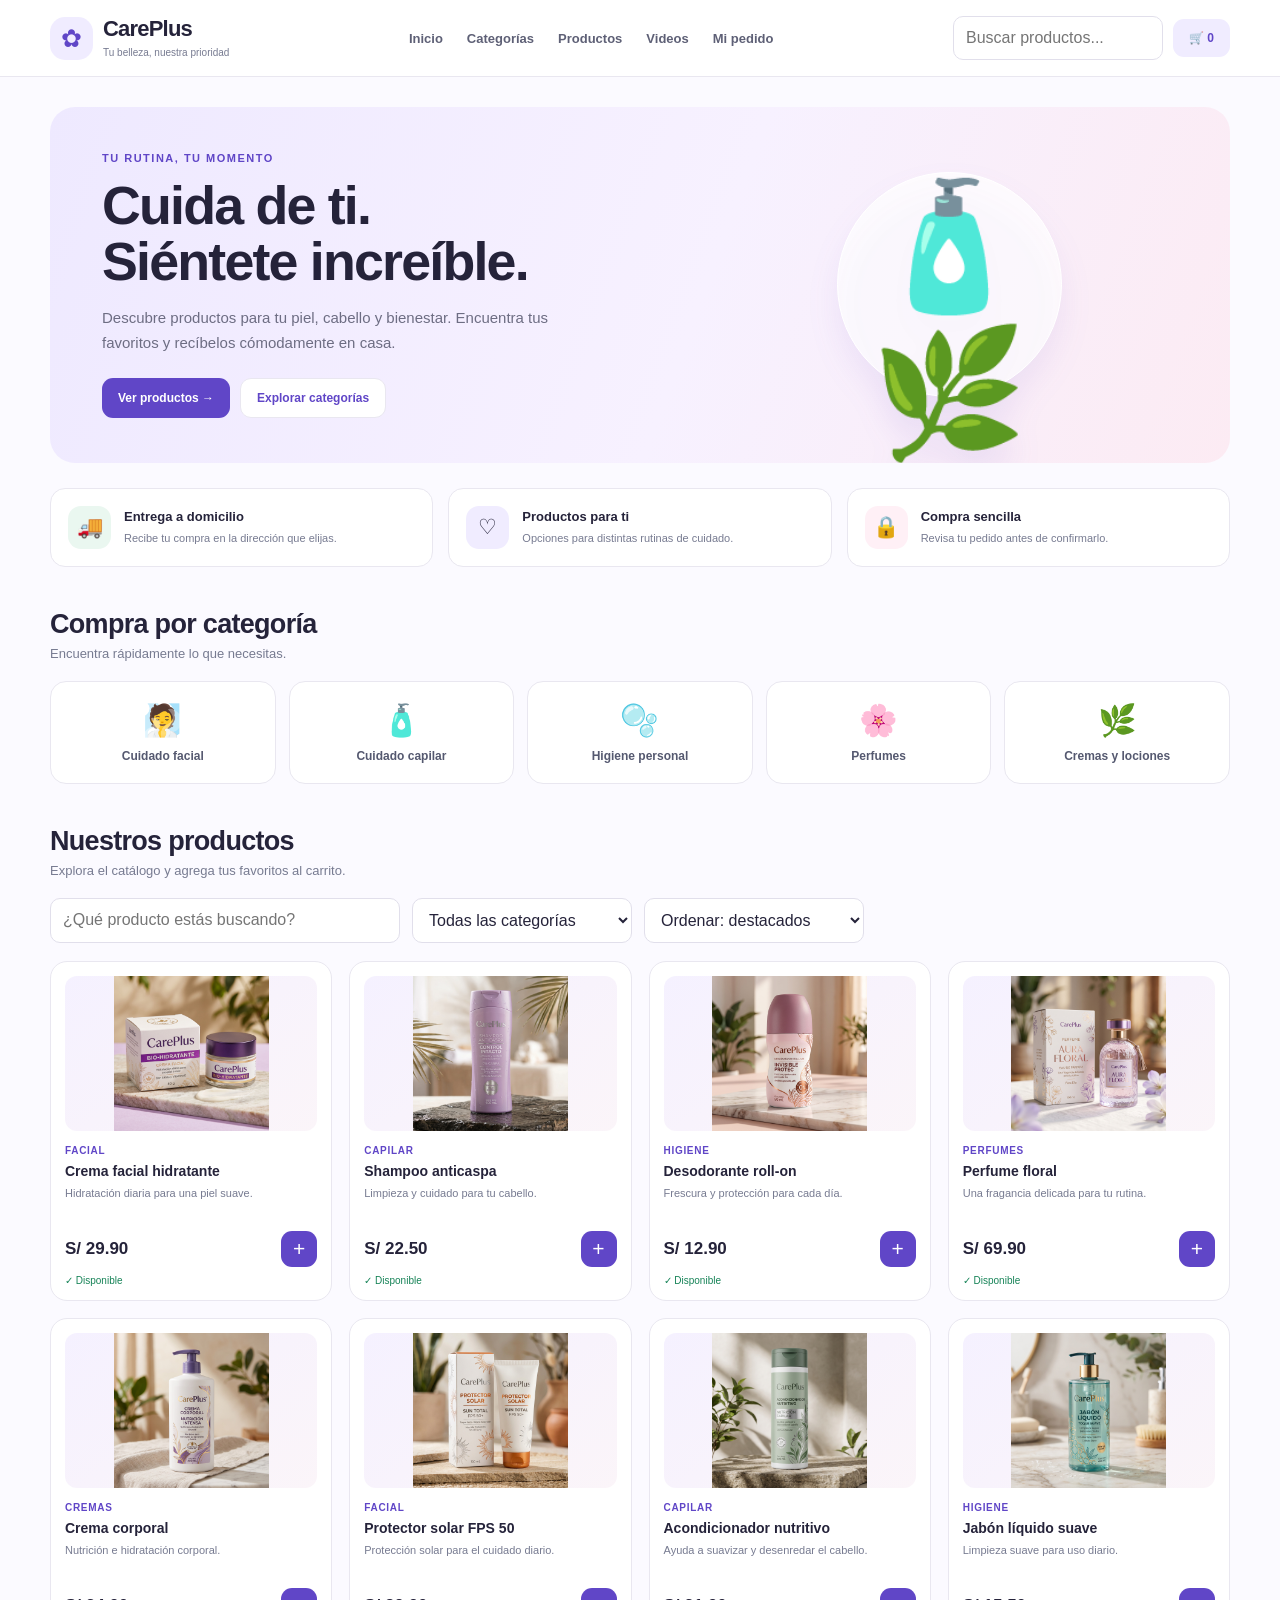
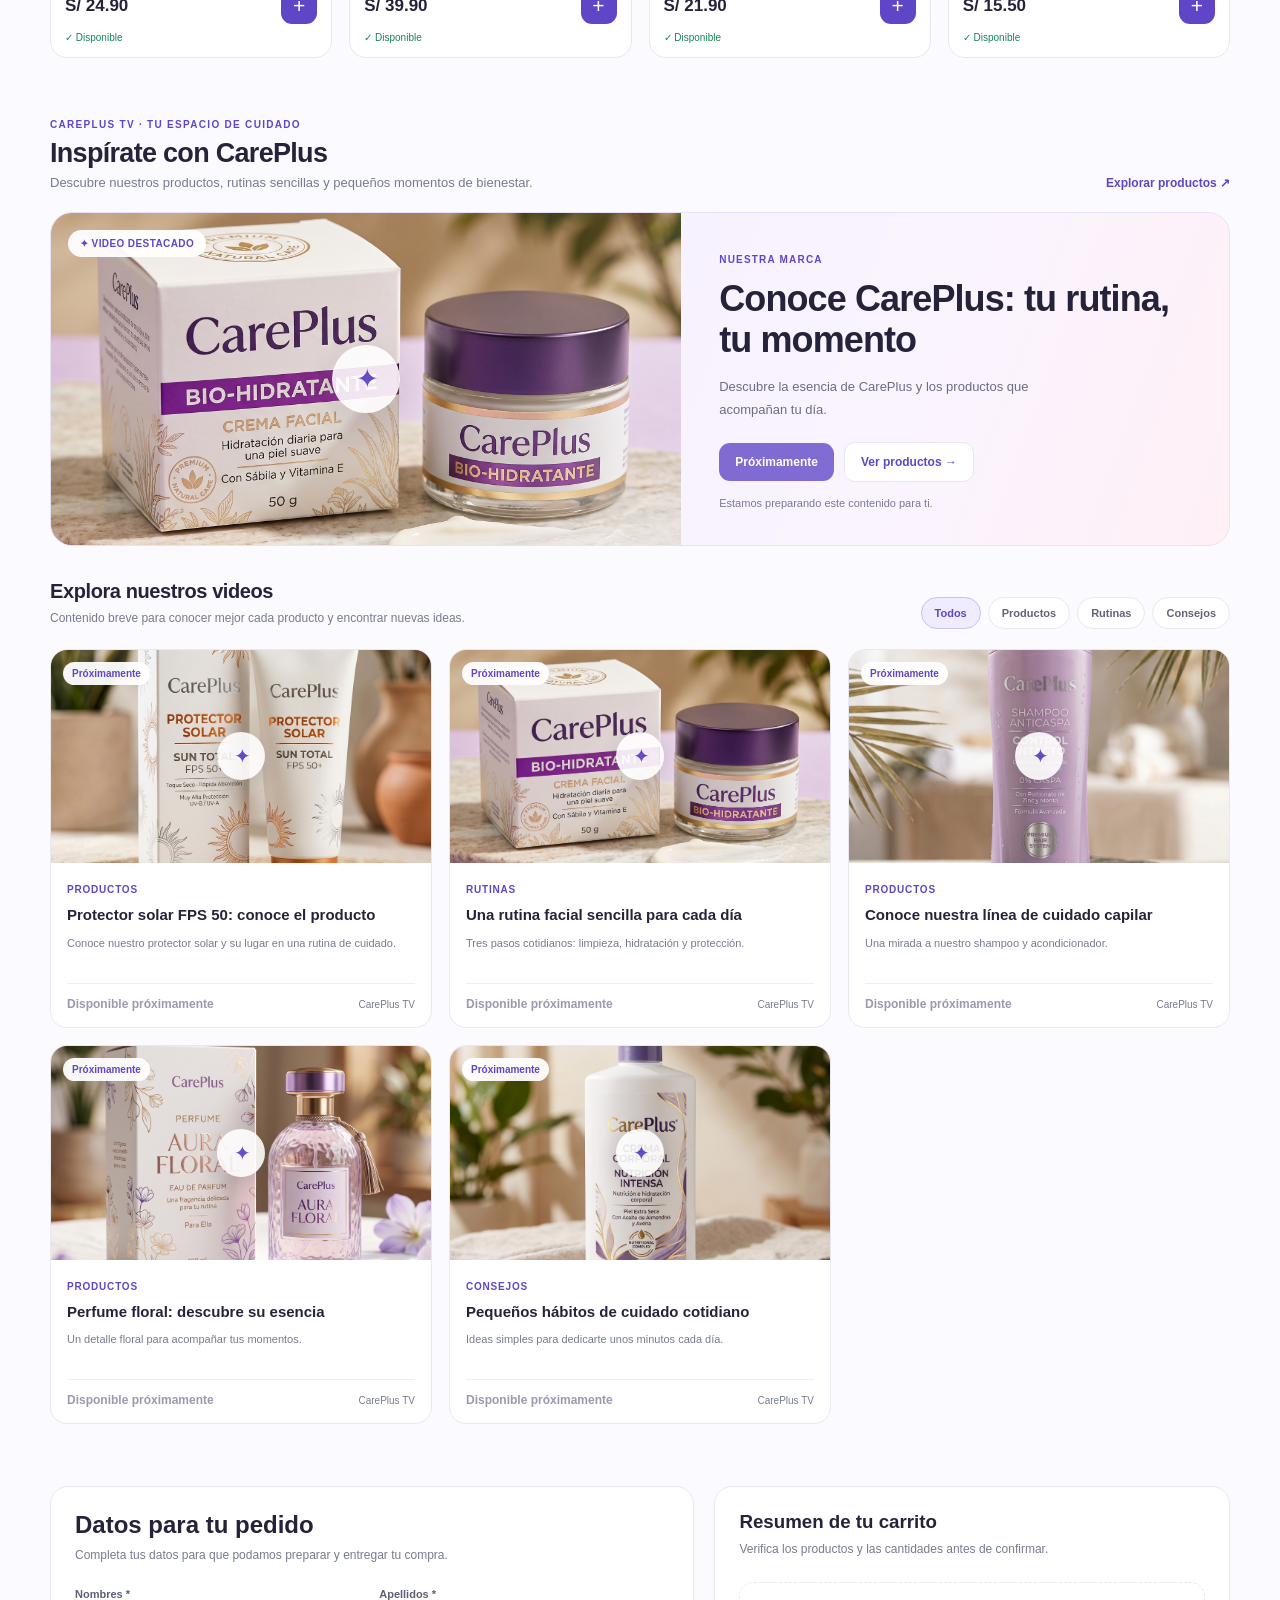
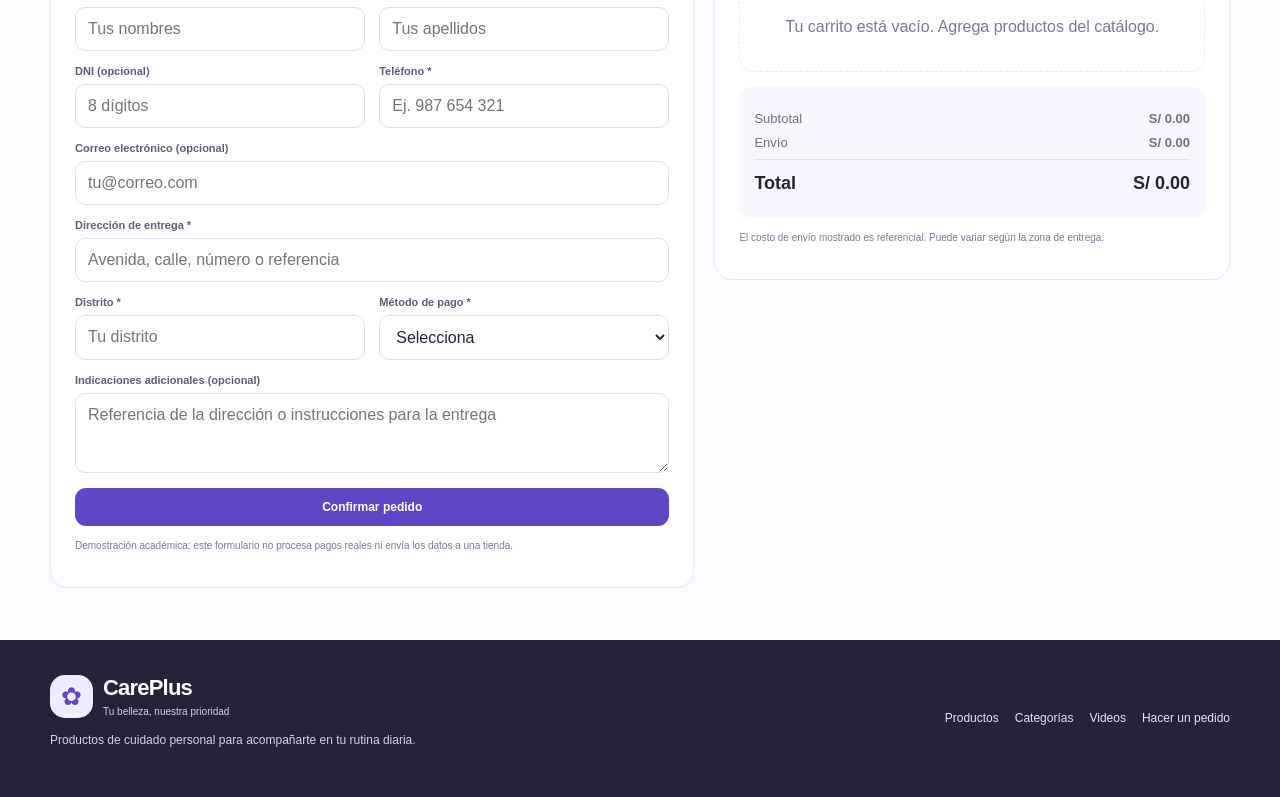
==== commit edae3fa9: "Agregando sección de videos" ====
--- a/index.html
+++ b/index.html
@@ -7,6 +7,8 @@
     <title>CarePlus | Tu tienda de cuidado personal</title>
     <!-- Enlace al archivo CSS -->
     <link rel="stylesheet" href="css/estilos.css">
+    <!-- Estilos exclusivos de la sección Videos. -->
+    <link rel="stylesheet" href="css/videos.css">
 </head>
 
 <body>
@@ -17,7 +19,7 @@
                 <div><strong>CarePlus</strong><small>Tu belleza, nuestra prioridad</small></div>
             </a>
             <nav aria-label="Menú de la tienda"><a href="#inicio">Inicio</a><a href="#categorias">Categorías</a><a
-                    href="#catalogo">Productos</a><a href="#pedido">Mi pedido</a></nav>
+                    href="#catalogo">Productos</a><a href="#videos">Videos</a><a href="#pedido">Mi pedido</a></nav>
             <div class="nav-right"><input class="search" id="header-search" type="search"
                     placeholder="Buscar productos..." aria-label="Buscar productos"><button class="cart-btn"
                     onclick="document.getElementById('pedido').scrollIntoView({behavior:'smooth'})">🛒 <span
@@ -97,6 +99,37 @@
                     </select></div>
                 <div class="products" id="products"></div>
             </section>
+            <!-- CAREPLUS TV: sección integrada en esta misma página (no se abre otro HTML). -->
+            <section class="cpv-section" id="videos" aria-labelledby="cpv-title">
+                <div class="section-head cpv-section-head">
+                    <div>
+                        <span class="cpv-eyebrow">CAREPLUS TV · TU ESPACIO DE CUIDADO</span>
+                        <h2 id="cpv-title">Inspírate con CarePlus</h2>
+                        <p>Descubre nuestros productos, rutinas sencillas y pequeños momentos de bienestar.</p>
+                    </div>
+                    <a class="cpv-text-link" href="#catalogo">Explorar productos <span aria-hidden="true">↗</span></a>
+                </div>
+
+                <!-- El video principal se construye con los datos de js/data/videos.js. -->
+                <div id="cpv-featured"></div>
+
+                <div class="cpv-library-heading">
+                    <div>
+                        <h3>Explora nuestros videos</h3>
+                        <p>Contenido breve para conocer mejor cada producto y encontrar nuevas ideas.</p>
+                    </div>
+                    <div class="cpv-filters" role="group" aria-label="Filtrar videos por categoría">
+                        <button type="button" class="cpv-filter is-active" data-video-filter="todos" aria-pressed="true">Todos</button>
+                        <button type="button" class="cpv-filter" data-video-filter="productos" aria-pressed="false">Productos</button>
+                        <button type="button" class="cpv-filter" data-video-filter="rutinas" aria-pressed="false">Rutinas</button>
+                        <button type="button" class="cpv-filter" data-video-filter="consejos" aria-pressed="false">Consejos</button>
+                    </div>
+                </div>
+                <!-- Las tarjetas se generan con JavaScript; no hay que copiarlas en el HTML. -->
+                <div class="cpv-grid" id="cpv-grid" aria-live="polite"></div>
+                <p class="cpv-empty" id="cpv-empty" hidden>No hay videos en esta categoría por ahora.</p>
+            </section>
+
             <section class="checkout-area" id="pedido">
                 <div class="panel">
                     <div class="notice" id="notice" role="status"></div>
@@ -162,13 +195,32 @@
                 </a>
                 <p>Productos de cuidado personal para acompañarte en tu rutina diaria.</p>
             </div>
-            <div class="footer-links"><a href="#catalogo">Productos</a><a href="#categorias">Categorías</a><a
+            <div class="footer-links"><a href="#catalogo">Productos</a><a href="#categorias">Categorías</a><a href="#videos">Videos</a><a
                     href="#pedido">Hacer un pedido</a></div>
         </div>
     </footer>
 
-    <!-- Enlace al archivo JavaScript -->
+    <!-- Reproductor modal: se abre sobre la página actual, sin navegar a otra URL. -->
+    <dialog class="cpv-dialog" id="cpv-dialog" aria-labelledby="cpv-dialog-title">
+        <div class="cpv-dialog__inner">
+            <div class="cpv-dialog__top">
+                <div>
+                    <span class="cpv-eyebrow">CAREPLUS TV</span>
+                    <h2 id="cpv-dialog-title">Video de CarePlus</h2>
+                </div>
+                <button class="cpv-dialog__close" id="cpv-dialog-close" type="button" aria-label="Cerrar video">×</button>
+            </div>
+            <video id="cpv-player" controls playsinline preload="none"></video>
+            <p class="cpv-dialog__description" id="cpv-dialog-description"></p>
+            <p class="cpv-dialog__error" id="cpv-dialog-error" role="alert" hidden>No se pudo reproducir el video. Comprueba que el archivo MP4 exista en la carpeta indicada.</p>
+        </div>
+    </dialog>
+
+    <!-- Se conserva el JavaScript original del catálogo, carrito y pedidos. -->
     <script src="js/index.js"></script>
+    <!-- Datos y lógica de la nueva sección, en archivos independientes. -->
+    <script src="js/data/videos.js"></script>
+    <script src="js/videos.js"></script>
 </body>
 
 </html>
--- a/css/estilos.css
+++ b/css/estilos.css
@@ -352,10 +352,6 @@
 .product-art img{
     width: 100%;
     height: 100%;
-    background: linear-gradient(145deg, #f5f1ff, #fbf5f9);
-    border-radius: 12px;
-    display: grid;
-    place-items: center;
     overflow: hidden; /* Evita que la imagen sobresalga del recuadro */
 }
 
--- a/css/videos.css
+++ b/css/videos.css
@@ -0,0 +1,164 @@
+/* ========================================================================== 
+   CAREPLUS TV — estilos exclusivos de la sección de videos.
+   Las variables (--purple, --lavender, etc.) provienen de css/estilos.css.
+   Todas las clases comienzan por cpv- para no alterar otras secciones.
+   ========================================================================== */
+
+.cpv-section { margin: 56px 0 62px; scroll-margin-top: 110px; }
+.cpv-section-head { margin-bottom: 22px; }
+.cpv-eyebrow {
+    display: inline-block;
+    margin-bottom: 8px;
+    color: var(--purple);
+    font-size: 10px;
+    font-weight: 900;
+    letter-spacing: 1.3px;
+    text-transform: uppercase;
+}
+.cpv-text-link {
+    color: var(--purple);
+    font-weight: 800;
+    font-size: 12px;
+    text-decoration: none;
+    white-space: nowrap;
+}
+.cpv-text-link:hover { text-decoration: underline; }
+.cpv-text-link:focus-visible,
+.cpv-filter:focus-visible,
+.cpv-watch:focus-visible,
+.cpv-feature__play:focus-visible,
+.cpv-card__play:focus-visible,
+.cpv-dialog__close:focus-visible {
+    outline: 3px solid #a999ed;
+    outline-offset: 3px;
+}
+
+/* Video principal: misma paleta y bordes redondeados que el hero de Inicio. */
+.cpv-feature {
+    display: grid;
+    grid-template-columns: 1.07fr 0.93fr;
+    gap: 0;
+    overflow: hidden;
+    min-height: 308px;
+    border: 1px solid #e7e1fb;
+    border-radius: 22px;
+    background: linear-gradient(110deg, #f1edff 0%, #faf4ff 70%, #fff0f6 100%);
+}
+.cpv-feature__media { position: relative; min-height: 308px; background: #ebe3f6; overflow: hidden; }
+.cpv-feature__media img { width: 100%; height: 100%; position: absolute; inset: 0; object-fit: cover; display: block; }
+.cpv-feature__media::after {
+    content: '';
+    pointer-events: none;
+    position: absolute;
+    inset: 0;
+    background: linear-gradient(90deg, transparent 55%, rgba(240,236,255,.15));
+}
+.cpv-feature__pill {
+    position: absolute;
+    z-index: 1;
+    top: 17px;
+    left: 17px;
+    border-radius: 999px;
+    background: rgba(255,255,255,.94);
+    padding: 8px 12px;
+    color: var(--purple);
+    font-size: 10px;
+    font-weight: 900;
+    letter-spacing: .4px;
+}
+.cpv-feature__play {
+    position: absolute;
+    top: 50%; left: 50%; transform: translate(-50%,-50%);
+    display: grid; place-items: center;
+    height: 68px; width: 68px;
+    border: 1px solid rgba(255,255,255,.8);
+    border-radius: 50%; background: rgba(255,255,255,.93);
+    box-shadow: 0 15px 40px rgba(37,35,58,.15);
+    color: var(--purple); font-size: 27px;
+    padding-left: 3px;
+    cursor: pointer;
+}
+.cpv-feature__play--soon { pointer-events: none; cursor: default; opacity: .94; }
+.cpv-feature__play:hover:not(.cpv-feature__play--soon) { background: white; }
+.cpv-feature__copy { padding: 36px 38px; align-self: center; }
+.cpv-feature__label { color: var(--purple); text-transform: uppercase; font-size: 10px; font-weight: 900; letter-spacing: 1.2px; }
+.cpv-feature__copy h3 { font-size: clamp(25px,3vw,36px); line-height: 1.15; letter-spacing: -.9px; margin: 11px 0 14px; }
+.cpv-feature__copy p { color: #6d6d83; font-size: 13px; line-height: 1.8; max-width: 370px; margin: 0 0 21px; }
+.cpv-feature__actions { display: flex; gap: 10px; align-items: center; flex-wrap: wrap; }
+.cpv-section .cpv-watch { display: inline-flex; align-items: center; justify-content: center; gap: 8px; }
+.cpv-watch[disabled] { opacity: .78; cursor: default; }
+.cpv-feature__note { display: block; margin-top: 15px; color: #7c7896; font-size: 11px; }
+
+/* Barra de filtros y tarjetas. */
+.cpv-library-heading { display: flex; justify-content: space-between; align-items: end; flex-wrap: wrap; gap: 14px; margin: 34px 0 20px; }
+.cpv-library-heading h3 { font-size: 20px; letter-spacing: -.4px; margin: 0 0 6px; }
+.cpv-library-heading p { font-size: 12px; line-height: 1.6; color: var(--muted); margin: 0; }
+.cpv-filters { display: flex; flex-wrap: wrap; gap: 7px; }
+.cpv-filter {
+    width: auto;
+    border: 1px solid var(--line);
+    color: #636279;
+    background: white;
+    border-radius: 999px;
+    padding: 9px 13px;
+    font-size: 11px;
+    font-weight: 800;
+    transition: background .18s ease, border-color .18s ease, color .18s ease;
+}
+.cpv-filter:hover { border-color: #c3b7ef; color: var(--purple); }
+.cpv-filter.is-active { color: var(--purple); background: var(--lavender); border-color: #cbbff3; }
+.cpv-grid { display: grid; grid-template-columns: repeat(3, minmax(0,1fr)); gap: 17px; }
+.cpv-card { overflow: hidden; min-width: 0; border: 1px solid var(--line); border-radius: 17px; background: white; transition: transform .2s ease, box-shadow .2s ease; }
+.cpv-card:hover { transform: translateY(-3px); box-shadow: 0 12px 28px #25233a0b; }
+.cpv-card__visual { position: relative; aspect-ratio: 16 / 9; background: linear-gradient(145deg,#f5f1ff,#fbf5f9); overflow: hidden; }
+.cpv-card__visual img { display: block; width: 100%; height: 100%; object-fit: cover; }
+.cpv-card__chip { position: absolute; top: 12px; left: 12px; padding: 6px 9px; color: var(--purple); background: rgba(255,255,255,.94); border-radius: 999px; font-size: 10px; font-weight: 900; }
+.cpv-card__play { position: absolute; top: 50%; left: 50%; transform: translate(-50%, -50%); display: grid; place-items: center; width: 48px; height: 48px; border-radius: 50%; color: var(--purple); background: rgba(255,255,255,.94); font-size: 20px; padding-left: 2px; box-shadow: 0 6px 26px #25233a26; }
+.cpv-card__play { border: 0; cursor: pointer; }
+.cpv-card__play--soon { pointer-events: none; cursor: default; opacity: .94; }
+.cpv-card__play:hover:not(.cpv-card__play--soon) { background: white; }
+.cpv-card__body { padding: 16px; }
+.cpv-card__category { color: var(--purple); font-size: 10px; font-weight: 900; text-transform: uppercase; letter-spacing: .8px; }
+.cpv-card__title { font-size: 15px; line-height: 1.38; margin: 8px 0; }
+.cpv-card__description { color: var(--muted); font-size: 11px; line-height: 1.65; margin: 0; min-height: 36px; }
+.cpv-card__footer { display: flex; align-items: center; justify-content: space-between; gap: 10px; border-top: 1px solid #f0edf6; padding-top: 13px; margin-top: 13px; }
+.cpv-card__action { background: none; border: 0; width: auto; padding: 0; color: var(--purple); font-weight: 800; font-size: 12px; text-align: left; }
+.cpv-card__action:not([disabled]):hover { text-decoration: underline; }
+.cpv-card__action[disabled] { color: #817c98; cursor: default; }
+.cpv-card__status { color: var(--muted); font-size: 10px; white-space: nowrap; }
+.cpv-empty { text-align: center; padding: 25px; border: 1px dashed var(--line); background: white; border-radius: 15px; font-size: 13px; color: var(--muted); }
+.cpv-empty[hidden] { display: none; }
+
+/* Reproductor modal nativo: Escape para cerrar y enfoque accesible. */
+.cpv-dialog { padding: 0; border: 0; border-radius: 20px; width: min(790px, calc(100% - 28px)); max-height: calc(100% - 32px); color: var(--ink); background: white; box-shadow: 0 24px 90px rgba(37,35,58,.32); }
+.cpv-dialog::backdrop { background: rgba(24,20,41,.72); backdrop-filter: blur(5px); }
+.cpv-dialog__inner { padding: 20px; }
+.cpv-dialog__top { display: flex; align-items: start; justify-content: space-between; gap: 16px; margin-bottom: 15px; }
+.cpv-dialog__top h2 { margin: 0; line-height: 1.3; font-size: 19px; }
+.cpv-dialog__close { background: var(--lavender); border: 0; color: var(--purple); border-radius: 11px; width: 36px; height: 36px; font-size: 25px; flex-shrink: 0; }
+.cpv-dialog video { display: block; width: 100%; aspect-ratio: 16 / 9; background: #25233a; border-radius: 12px; max-height: 65vh; }
+.cpv-dialog__description { margin: 12px 0 0; color: var(--muted); font-size: 12px; line-height: 1.7; }
+.cpv-dialog__error { background: #fff0f2; color: #ae334a; border-radius: 9px; padding: 11px 13px; font-size: 12px; }
+.cpv-dialog__error[hidden] { display: none; }
+
+@media (max-width: 900px) {
+    .cpv-feature { grid-template-columns: 1fr 1fr; }
+    .cpv-feature__copy { padding: 26px; }
+    .cpv-grid { grid-template-columns: repeat(2, minmax(0, 1fr)); }
+}
+@media (max-width: 680px) {
+    .cpv-section { margin: 40px 0 46px; }
+    .cpv-section-head { align-items: start; }
+    .cpv-feature { grid-template-columns: 1fr; }
+    .cpv-feature__media { min-height: 215px; }
+    .cpv-feature__copy { padding: 25px; }
+    .cpv-feature__copy h3 { font-size: 27px; }
+    .cpv-library-heading { align-items: start; margin-top: 28px; }
+    .cpv-grid { grid-template-columns: 1fr; gap: 13px; }
+    .cpv-dialog__inner { padding: 13px; }
+    .cpv-dialog__top h2 { font-size: 16px; }
+}
+@media (prefers-reduced-motion: reduce) {
+    .cpv-card, .cpv-filter { transition: none; }
+    .cpv-card:hover { transform: none; }
+}
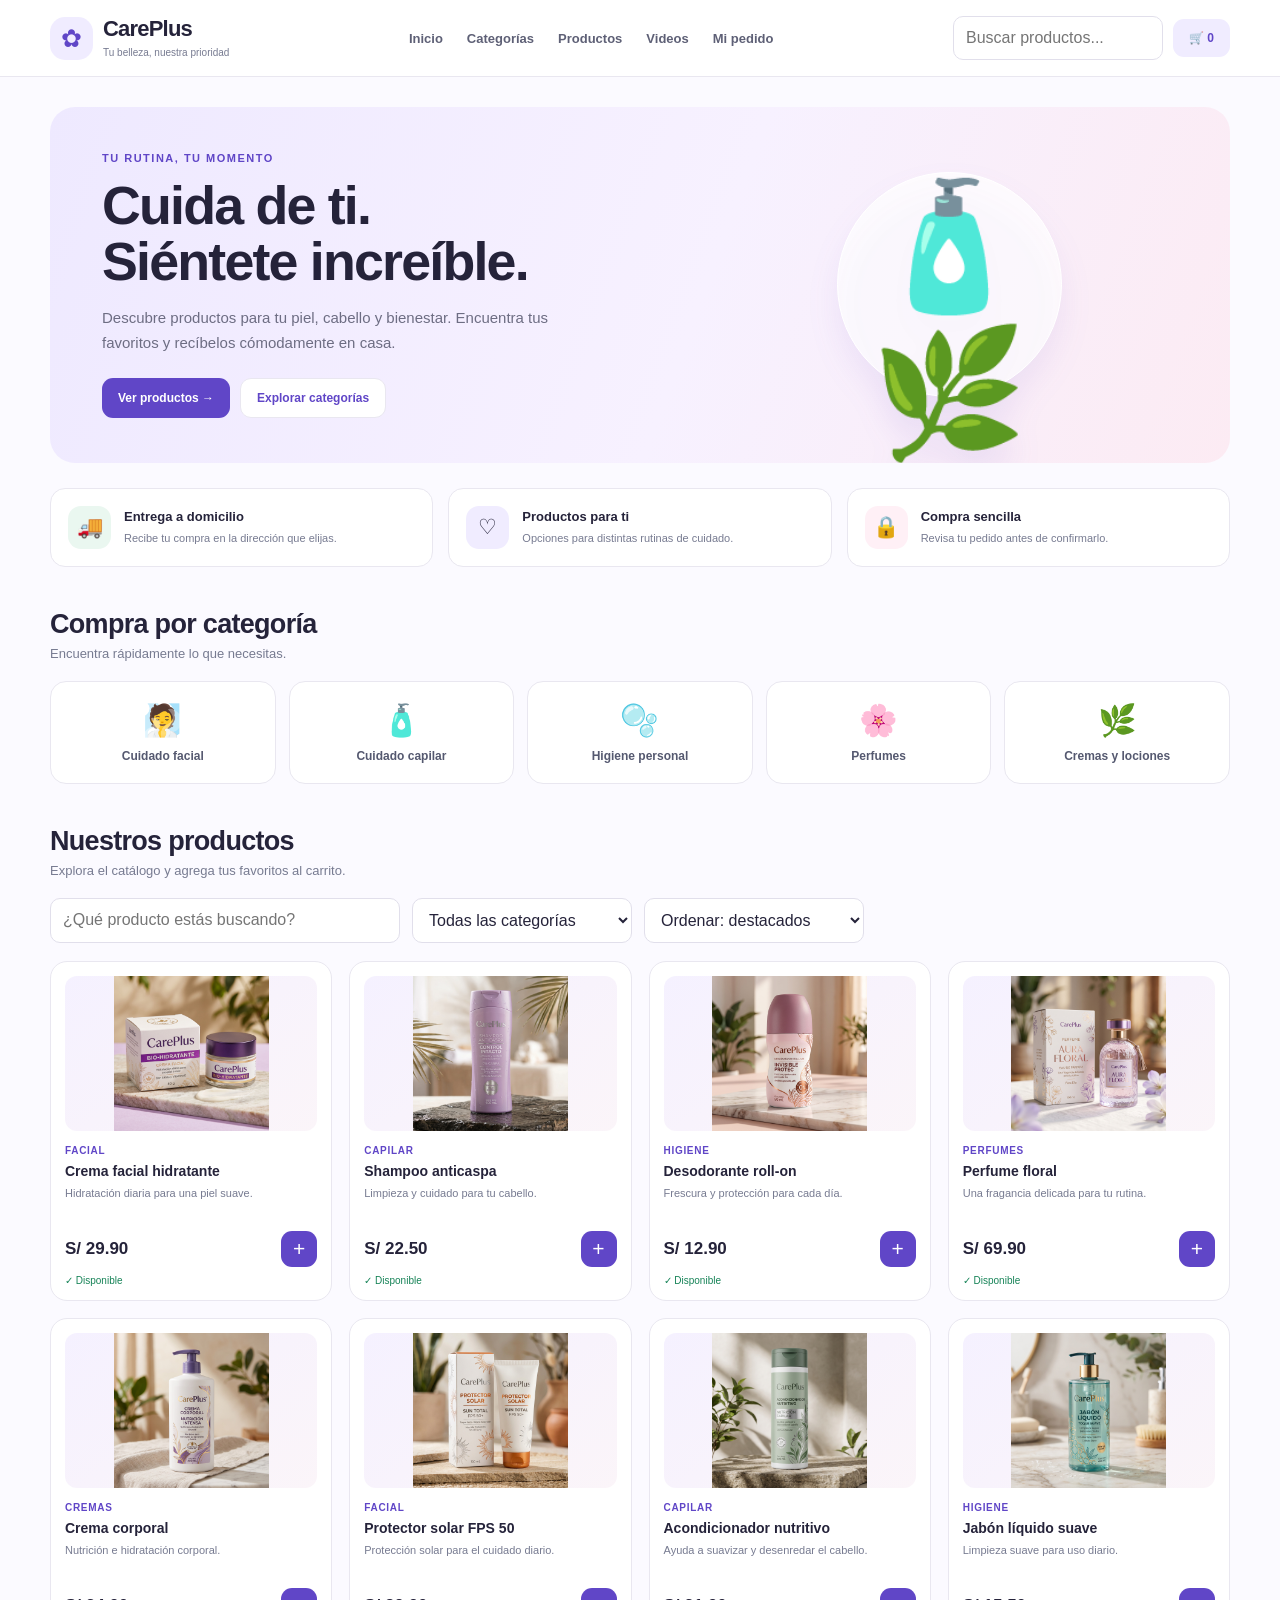
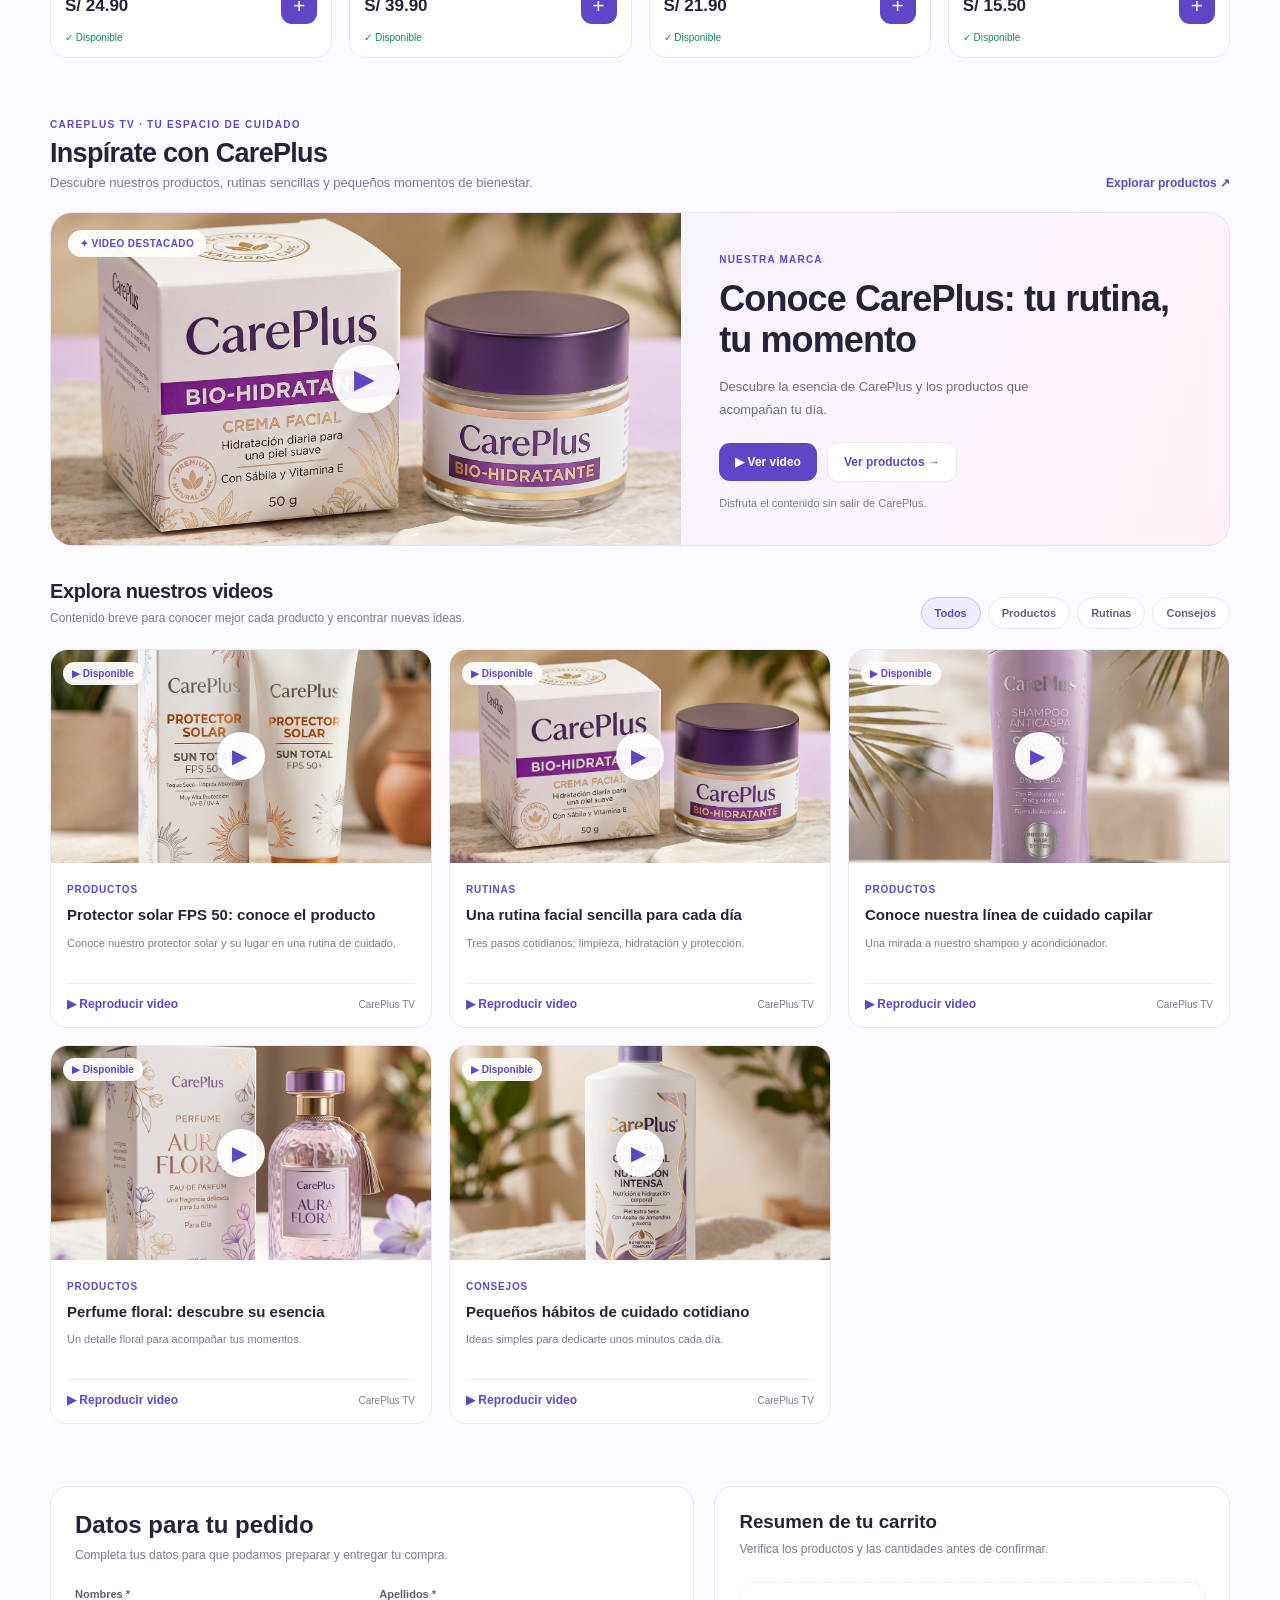
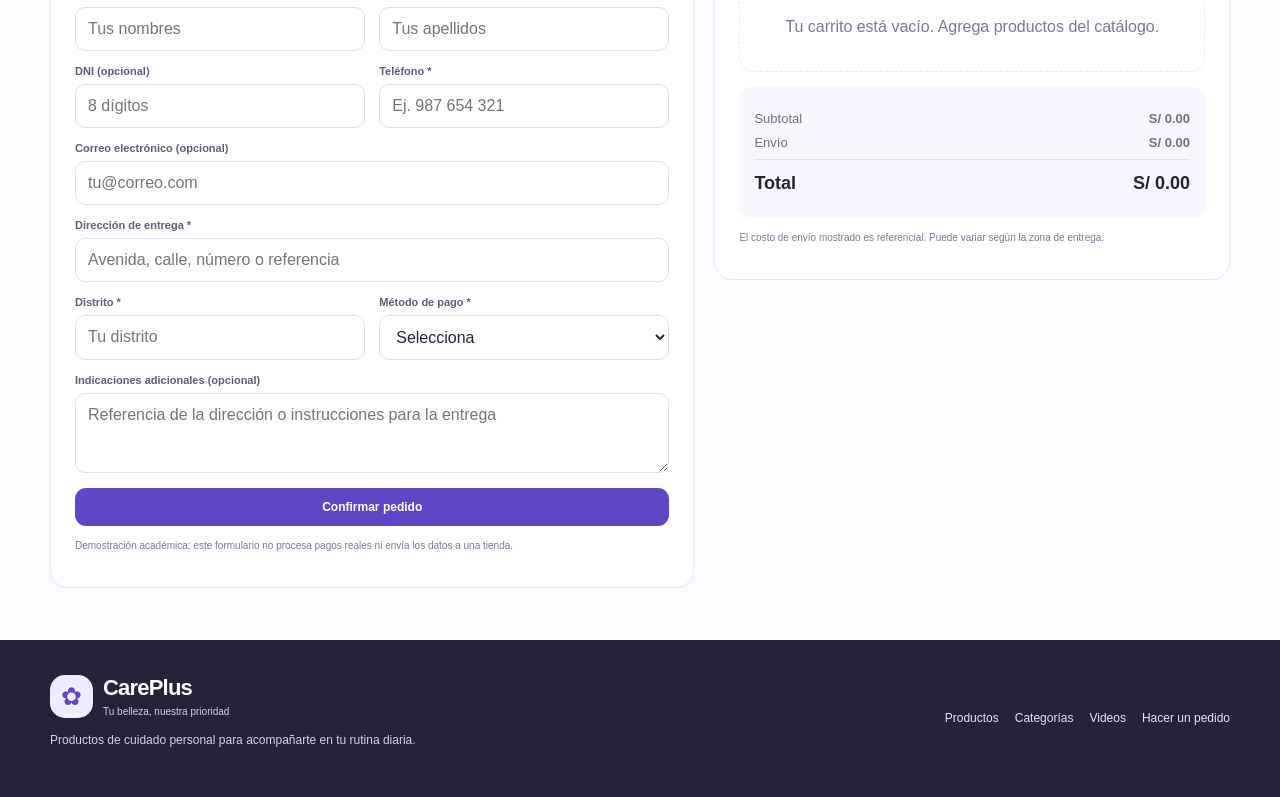
==== commit f1ef210d: "Se añadió los videos" ====
--- a/index.html
+++ b/index.html
@@ -34,13 +34,14 @@
                     <h1>Cuida de ti.<br>Siéntete increíble.</h1>
                     <p>Descubre productos para tu piel, cabello y bienestar. Encuentra tus favoritos y recíbelos
                         cómodamente en casa.</p>
-                    <div class="hero-actions"><button class="btn btn-primary"
-                            onclick="document.getElementById('catalogo').scrollIntoView({behavior:'smooth'})">Ver
-                            productos →</button><button class="btn btn-light"
-                            onclick="document.getElementById('categorias').scrollIntoView({behavior:'smooth'})">Explorar
-                            categorías</button></div>
-                </div>
-                <div class="hero-art" aria-hidden="true"><span>🧴🌿</span></div>
+                    <div class="hero-actions">
+                        <button class="btn btn-primary" onclick="document.getElementById('catalogo').scrollIntoView({behavior:'smooth'})">Ver productos →</button>
+                        <button class="btn btn-light" onclick="document.getElementById('categorias').scrollIntoView({behavior:'smooth'})">Explorar categorías</button>
+                    </div>
+                </div>
+                <div class="hero-art" aria-hidden="true">
+                    <span>🧴🌿</span>
+                </div>
             </section>
 
             <div class="benefits">
@@ -76,7 +77,7 @@
                 </div>
             </section>
 
-            
+
             <section id="catalogo">
                 <div class="section-head">
                     <div>
@@ -119,10 +120,14 @@
                         <p>Contenido breve para conocer mejor cada producto y encontrar nuevas ideas.</p>
                     </div>
                     <div class="cpv-filters" role="group" aria-label="Filtrar videos por categoría">
-                        <button type="button" class="cpv-filter is-active" data-video-filter="todos" aria-pressed="true">Todos</button>
-                        <button type="button" class="cpv-filter" data-video-filter="productos" aria-pressed="false">Productos</button>
-                        <button type="button" class="cpv-filter" data-video-filter="rutinas" aria-pressed="false">Rutinas</button>
-                        <button type="button" class="cpv-filter" data-video-filter="consejos" aria-pressed="false">Consejos</button>
+                        <button type="button" class="cpv-filter is-active" data-video-filter="todos"
+                            aria-pressed="true">Todos</button>
+                        <button type="button" class="cpv-filter" data-video-filter="productos"
+                            aria-pressed="false">Productos</button>
+                        <button type="button" class="cpv-filter" data-video-filter="rutinas"
+                            aria-pressed="false">Rutinas</button>
+                        <button type="button" class="cpv-filter" data-video-filter="consejos"
+                            aria-pressed="false">Consejos</button>
                     </div>
                 </div>
                 <!-- Las tarjetas se generan con JavaScript; no hay que copiarlas en el HTML. -->
@@ -195,8 +200,8 @@
                 </a>
                 <p>Productos de cuidado personal para acompañarte en tu rutina diaria.</p>
             </div>
-            <div class="footer-links"><a href="#catalogo">Productos</a><a href="#categorias">Categorías</a><a href="#videos">Videos</a><a
-                    href="#pedido">Hacer un pedido</a></div>
+            <div class="footer-links"><a href="#catalogo">Productos</a><a href="#categorias">Categorías</a><a
+                    href="#videos">Videos</a><a href="#pedido">Hacer un pedido</a></div>
         </div>
     </footer>
 
@@ -208,11 +213,13 @@
                     <span class="cpv-eyebrow">CAREPLUS TV</span>
                     <h2 id="cpv-dialog-title">Video de CarePlus</h2>
                 </div>
-                <button class="cpv-dialog__close" id="cpv-dialog-close" type="button" aria-label="Cerrar video">×</button>
+                <button class="cpv-dialog__close" id="cpv-dialog-close" type="button"
+                    aria-label="Cerrar video">×</button>
             </div>
             <video id="cpv-player" controls playsinline preload="none"></video>
             <p class="cpv-dialog__description" id="cpv-dialog-description"></p>
-            <p class="cpv-dialog__error" id="cpv-dialog-error" role="alert" hidden>No se pudo reproducir el video. Comprueba que el archivo MP4 exista en la carpeta indicada.</p>
+            <p class="cpv-dialog__error" id="cpv-dialog-error" role="alert" hidden>No se pudo reproducir el video.
+                Comprueba que el archivo MP4 exista en la carpeta indicada.</p>
         </div>
     </dialog>
 
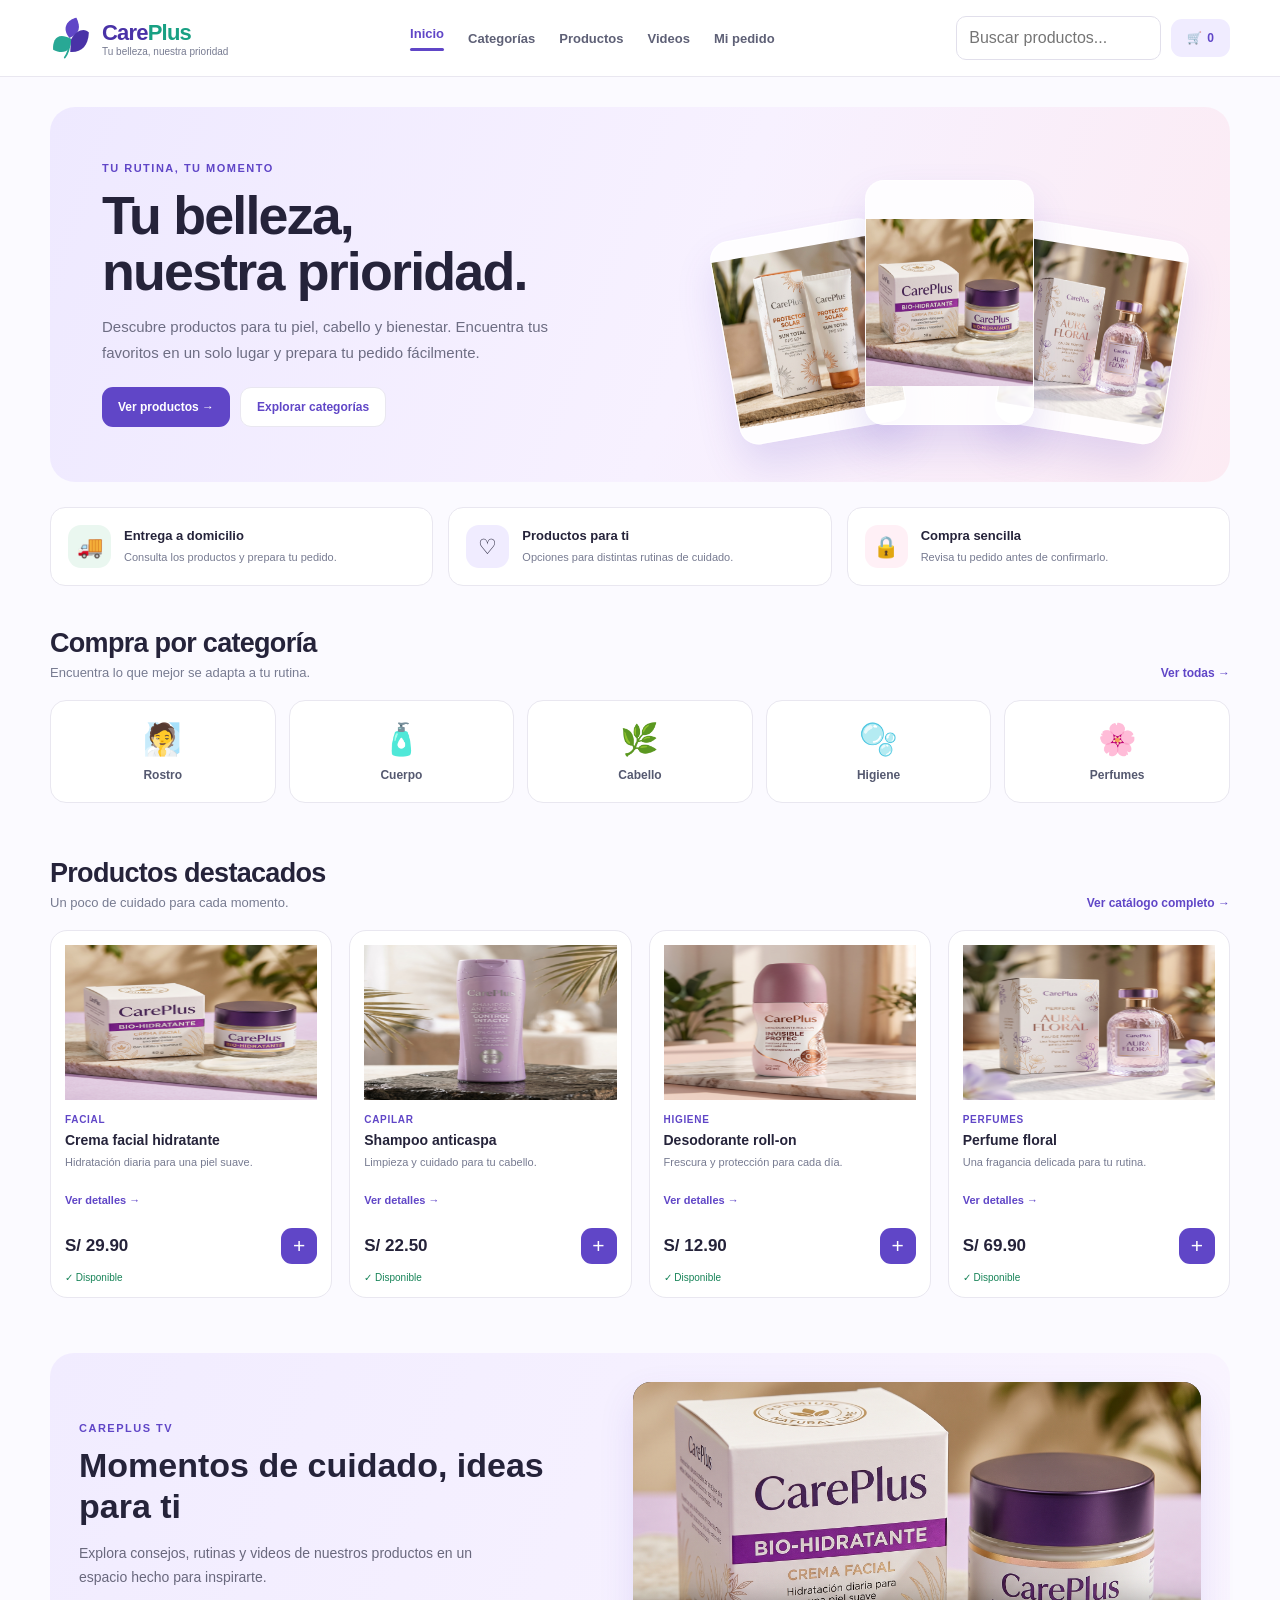
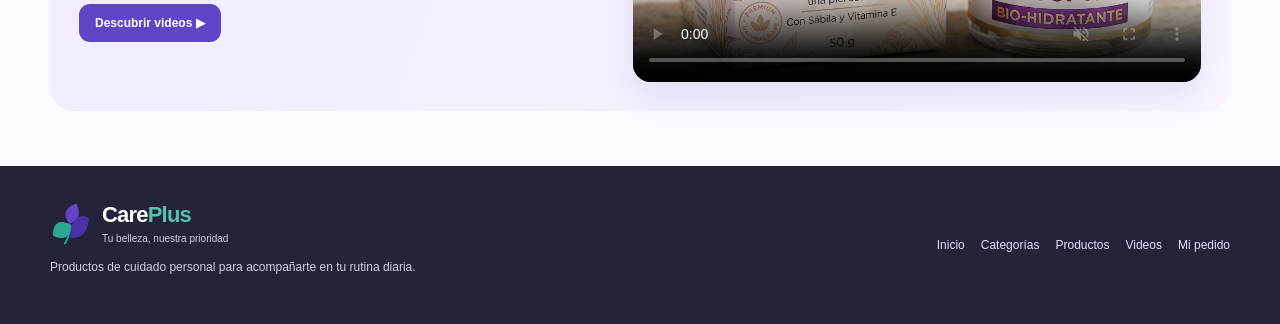
==== commit 410e6a26: "Agragando secciones en diferentes páginas y rehaciendo todo... :(" ====
--- a/index.html
+++ b/index.html
@@ -1,233 +1,125 @@
-<!DOCTYPE html>
+<!doctype html>
 <html lang="es">
 
 <head>
-    <meta charset="UTF-8">
-    <meta name="viewport" content="width=device-width, initial-scale=1.0">
-    <title>CarePlus | Tu tienda de cuidado personal</title>
-    <!-- Enlace al archivo CSS -->
-    <link rel="stylesheet" href="css/estilos.css">
-    <!-- Estilos exclusivos de la sección Videos. -->
-    <link rel="stylesheet" href="css/videos.css">
+  <meta charset="utf-8">
+  <meta name="viewport" content="width=device-width,initial-scale=1">
+  <meta name="description" content="CarePlus: cuidado personal, productos para el rostro, el cuerpo y el cabello.">
+  <title>Inicio | CarePlus</title>
+  <link rel="stylesheet" href="css/estilos.css">
+  <link rel="stylesheet" href="css/index.css">
 </head>
 
 <body>
-    <header>
-        <div class="wrap navbar">
-            <a class="brand" href="#inicio" aria-label="CarePlus, inicio">
-                <div class="logo">✿</div>
-                <div><strong>CarePlus</strong><small>Tu belleza, nuestra prioridad</small></div>
-            </a>
-            <nav aria-label="Menú de la tienda"><a href="#inicio">Inicio</a><a href="#categorias">Categorías</a><a
-                    href="#catalogo">Productos</a><a href="#videos">Videos</a><a href="#pedido">Mi pedido</a></nav>
-            <div class="nav-right"><input class="search" id="header-search" type="search"
-                    placeholder="Buscar productos..." aria-label="Buscar productos"><button class="cart-btn"
-                    onclick="document.getElementById('pedido').scrollIntoView({behavior:'smooth'})">🛒 <span
-                        id="cart-count">0</span></button></div>
+  <header>
+    <div class="wrap navbar">
+      <a class="brand" href="index.html" aria-label="CarePlus: ir al inicio"><span class="logo-flower"
+          aria-hidden="true"><svg viewBox="0 0 50 54" xmlns="http://www.w3.org/2000/svg">
+            <path d="M23 27C12 14 21 3 32 1c6 13 4 20-9 26Z" fill="#6046c7" />
+            <path d="M25 28C7 18 1 30 2 42c13 7 24 2 23-14Z" fill="#28a895" />
+            <path d="M25 29c7-13 18-15 23-9-1 18-10 26-24 25Z" fill="#4932a7" />
+            <path d="M24 30c-1 10-3 17-7 22" fill="none" stroke="#28a895" stroke-width="2.3" stroke-linecap="round" />
+          </svg></span><span><strong><span class="brand-care">Care</span><span
+              class="brand-plus">Plus</span></strong><small class="tagline">Tu belleza, nuestra
+            prioridad</small></span></a>
+      <nav aria-label="Navegación principal"><a href="index.html" aria-current="page">Inicio</a><a
+          href="categorias.html">Categorías</a><a href="productos.html">Productos</a><a href="videos.html">Videos</a><a
+          href="mi-pedido.html">Mi pedido</a></nav>
+      <div class="nav-right">
+        <form class="nav-search-form" id="global-search-form" role="search"><input id="header-search" class="search"
+            type="search" placeholder="Buscar productos..." aria-label="Buscar productos" autocomplete="off"></form>
+        <a class="cart-btn" href="mi-pedido.html#carrito" aria-label="Ir a mi carrito">🛒 <span
+            id="cart-count">0</span></a>
+      </div>
+    </div>
+  </header>
+  <main class="page-main">
+    <div class="wrap">
+      <section class="hero home-hero" id="inicio">
+        <div>
+          <div class="eyebrow">Tu rutina, tu momento</div>
+          <h1>Tu belleza,<br>nuestra prioridad.</h1>
+          <p>Descubre productos para tu piel, cabello y bienestar. Encuentra tus favoritos en un solo lugar y prepara tu
+            pedido fácilmente.</p>
+          <div class="hero-actions"><a class="btn btn-primary" href="productos.html">Ver productos →</a><a
+              class="btn btn-light" href="categorias.html">Explorar categorías</a></div>
         </div>
-    </header>
-    <main>
-        <div class="wrap">
-            <section class="hero" id="inicio">
-                <div>
-                    <div class="eyebrow">Tu rutina, tu momento</div>
-                    <h1>Cuida de ti.<br>Siéntete increíble.</h1>
-                    <p>Descubre productos para tu piel, cabello y bienestar. Encuentra tus favoritos y recíbelos
-                        cómodamente en casa.</p>
-                    <div class="hero-actions">
-                        <button class="btn btn-primary" onclick="document.getElementById('catalogo').scrollIntoView({behavior:'smooth'})">Ver productos →</button>
-                        <button class="btn btn-light" onclick="document.getElementById('categorias').scrollIntoView({behavior:'smooth'})">Explorar categorías</button>
-                    </div>
-                </div>
-                <div class="hero-art" aria-hidden="true">
-                    <span>🧴🌿</span>
-                </div>
-            </section>
-
-            <div class="benefits">
-                <div class="benefit">
-                    <div class="benefit-icon">🚚</div>
-                    <div><strong>Entrega a domicilio</strong><small>Recibe tu compra en la dirección que elijas.</small>
-                    </div>
-                </div>
-                <div class="benefit">
-                    <div class="benefit-icon">♡</div>
-                    <div><strong>Productos para ti</strong><small>Opciones para distintas rutinas de cuidado.</small>
-                    </div>
-                </div>
-                <div class="benefit">
-                    <div class="benefit-icon">🔒</div>
-                    <div><strong>Compra sencilla</strong><small>Revisa tu pedido antes de confirmarlo.</small></div>
-                </div>
-            </div>
-
-            <section id="categorias">
-                <div class="section-head">
-                    <div>
-                        <h2>Compra por categoría</h2>
-                        <p>Encuentra rápidamente lo que necesitas.</p>
-                    </div>
-                </div>
-                <div class="categories">
-                    <button class="category" data-cat="Facial"><span>🧖</span>Cuidado facial</button>
-                    <button class="category" data-cat="Capilar"><span>🧴</span>Cuidado capilar</button>
-                    <button class="category" data-cat="Higiene"><span>🫧</span>Higiene personal</button>
-                    <button class="category" data-cat="Perfumes"><span>🌸</span>Perfumes</button>
-                    <button class="category" data-cat="Cremas"><span>🌿</span>Cremas y lociones</button>
-                </div>
-            </section>
-
-
-            <section id="catalogo">
-                <div class="section-head">
-                    <div>
-                        <h2>Nuestros productos</h2>
-                        <p>Explora el catálogo y agrega tus favoritos al carrito.</p>
-                    </div>
-                </div>
-                <div class="shop-tools"><input id="product-search" type="search"
-                        placeholder="¿Qué producto estás buscando?"><select id="category-filter">
-                        <option value="">Todas las categorías</option>
-                        <option>Facial</option>
-                        <option>Capilar</option>
-                        <option>Higiene</option>
-                        <option>Perfumes</option>
-                        <option>Cremas</option>
-                    </select><select id="sort-filter">
-                        <option value="featured">Ordenar: destacados</option>
-                        <option value="price-up">Precio: menor a mayor</option>
-                        <option value="price-down">Precio: mayor a menor</option>
-                    </select></div>
-                <div class="products" id="products"></div>
-            </section>
-            <!-- CAREPLUS TV: sección integrada en esta misma página (no se abre otro HTML). -->
-            <section class="cpv-section" id="videos" aria-labelledby="cpv-title">
-                <div class="section-head cpv-section-head">
-                    <div>
-                        <span class="cpv-eyebrow">CAREPLUS TV · TU ESPACIO DE CUIDADO</span>
-                        <h2 id="cpv-title">Inspírate con CarePlus</h2>
-                        <p>Descubre nuestros productos, rutinas sencillas y pequeños momentos de bienestar.</p>
-                    </div>
-                    <a class="cpv-text-link" href="#catalogo">Explorar productos <span aria-hidden="true">↗</span></a>
-                </div>
-
-                <!-- El video principal se construye con los datos de js/data/videos.js. -->
-                <div id="cpv-featured"></div>
-
-                <div class="cpv-library-heading">
-                    <div>
-                        <h3>Explora nuestros videos</h3>
-                        <p>Contenido breve para conocer mejor cada producto y encontrar nuevas ideas.</p>
-                    </div>
-                    <div class="cpv-filters" role="group" aria-label="Filtrar videos por categoría">
-                        <button type="button" class="cpv-filter is-active" data-video-filter="todos"
-                            aria-pressed="true">Todos</button>
-                        <button type="button" class="cpv-filter" data-video-filter="productos"
-                            aria-pressed="false">Productos</button>
-                        <button type="button" class="cpv-filter" data-video-filter="rutinas"
-                            aria-pressed="false">Rutinas</button>
-                        <button type="button" class="cpv-filter" data-video-filter="consejos"
-                            aria-pressed="false">Consejos</button>
-                    </div>
-                </div>
-                <!-- Las tarjetas se generan con JavaScript; no hay que copiarlas en el HTML. -->
-                <div class="cpv-grid" id="cpv-grid" aria-live="polite"></div>
-                <p class="cpv-empty" id="cpv-empty" hidden>No hay videos en esta categoría por ahora.</p>
-            </section>
-
-            <section class="checkout-area" id="pedido">
-                <div class="panel">
-                    <div class="notice" id="notice" role="status"></div>
-                    <h2>Datos para tu pedido</h2>
-                    <p class="panel-intro">Completa tus datos para que podamos preparar y entregar tu compra.</p>
-                    <form id="checkout-form">
-                        <div class="form-grid">
-                            <div class="field"><label for="first-name">Nombres *</label><input id="first-name" required
-                                    placeholder="Tus nombres"></div>
-                            <div class="field"><label for="last-name">Apellidos *</label><input id="last-name" required
-                                    placeholder="Tus apellidos"></div>
-                            <div class="field"><label for="dni">DNI (opcional)</label><input id="dni"
-                                    inputmode="numeric" maxlength="8" placeholder="8 dígitos"></div>
-                            <div class="field"><label for="phone">Teléfono *</label><input id="phone" required
-                                    inputmode="tel" placeholder="Ej. 987 654 321"></div>
-                            <div class="field full"><label for="email">Correo electrónico (opcional)</label><input
-                                    id="email" type="email" placeholder="tu@correo.com"></div>
-                            <div class="field full"><label for="address">Dirección de entrega *</label><input
-                                    id="address" required placeholder="Avenida, calle, número o referencia"></div>
-                            <div class="field"><label for="district">Distrito *</label><input id="district" required
-                                    placeholder="Tu distrito"></div>
-                            <div class="field"><label for="payment">Método de pago *</label><select id="payment"
-                                    required>
-                                    <option value="">Selecciona</option>
-                                    <option>Pago contra entrega</option>
-                                    <option>Transferencia bancaria</option>
-                                    <option>Billetera digital</option>
-                                    <option>Tarjeta</option>
-                                </select></div>
-                            <div class="field full"><label for="comments">Indicaciones adicionales
-                                    (opcional)</label><textarea id="comments" rows="3"
-                                    placeholder="Referencia de la dirección o instrucciones para la entrega"></textarea>
-                            </div>
-                        </div>
-                        <button class="btn btn-primary wide" type="submit">Confirmar pedido</button>
-                        <p class="note">Demostración académica: este formulario no procesa pagos reales ni envía los
-                            datos a una tienda.</p>
-                    </form>
-                </div>
-                <aside class="panel">
-                    <h3>Resumen de tu carrito</h3>
-                    <p class="panel-intro">Verifica los productos y las cantidades antes de confirmar.</p>
-                    <div id="cart-items">
-                        <div class="empty">Tu carrito está vacío. Agrega productos del catálogo.</div>
-                    </div>
-                    <div class="totals">
-                        <div class="total-row"><span>Subtotal</span><strong id="subtotal">S/ 0.00</strong></div>
-                        <div class="total-row"><span>Envío</span><strong id="shipping">S/ 7.00</strong></div>
-                        <div class="total-row final"><span>Total</span><strong id="total">S/ 7.00</strong></div>
-                    </div>
-                    <p class="note">El costo de envío mostrado es referencial. Puede variar según la zona de entrega.
-                    </p>
-                </aside>
-            </section>
+        <div class="hero-showcase" aria-label="Productos de cuidado CarePlus"><img class="hero-bottle hero-bottle-one"
+            src="images/protector.jpg" alt="Protector solar CarePlus"><img class="hero-bottle hero-bottle-two"
+            src="images/crema facial hidratante.jpg" alt="Crema hidratante CarePlus"><img
+            class="hero-bottle hero-bottle-three" src="images/Perfume floral.jpg" alt="Perfume floral CarePlus"></div>
+      </section>
+      <div class="benefits">
+        <div class="benefit">
+          <div class="benefit-icon">🚚</div>
+          <div><strong>Entrega a domicilio</strong><small>Consulta los productos y prepara tu pedido.</small></div>
         </div>
-    </main>
-    <footer>
-        <div class="wrap footer-inner">
-            <div><a class="brand" href="#inicio" style="color:white">
-                    <div class="logo">✿</div>
-                    <div><strong>CarePlus</strong><small style="color:#d1cfe0">Tu belleza, nuestra prioridad</small>
-                    </div>
-                </a>
-                <p>Productos de cuidado personal para acompañarte en tu rutina diaria.</p>
-            </div>
-            <div class="footer-links"><a href="#catalogo">Productos</a><a href="#categorias">Categorías</a><a
-                    href="#videos">Videos</a><a href="#pedido">Hacer un pedido</a></div>
+        <div class="benefit">
+          <div class="benefit-icon">♡</div>
+          <div><strong>Productos para ti</strong><small>Opciones para distintas rutinas de cuidado.</small></div>
         </div>
-    </footer>
-
-    <!-- Reproductor modal: se abre sobre la página actual, sin navegar a otra URL. -->
-    <dialog class="cpv-dialog" id="cpv-dialog" aria-labelledby="cpv-dialog-title">
-        <div class="cpv-dialog__inner">
-            <div class="cpv-dialog__top">
-                <div>
-                    <span class="cpv-eyebrow">CAREPLUS TV</span>
-                    <h2 id="cpv-dialog-title">Video de CarePlus</h2>
-                </div>
-                <button class="cpv-dialog__close" id="cpv-dialog-close" type="button"
-                    aria-label="Cerrar video">×</button>
-            </div>
-            <video id="cpv-player" controls playsinline preload="none"></video>
-            <p class="cpv-dialog__description" id="cpv-dialog-description"></p>
-            <p class="cpv-dialog__error" id="cpv-dialog-error" role="alert" hidden>No se pudo reproducir el video.
-                Comprueba que el archivo MP4 exista en la carpeta indicada.</p>
+        <div class="benefit">
+          <div class="benefit-icon">🔒</div>
+          <div><strong>Compra sencilla</strong><small>Revisa tu pedido antes de confirmarlo.</small></div>
         </div>
-    </dialog>
-
-    <!-- Se conserva el JavaScript original del catálogo, carrito y pedidos. -->
-    <script src="js/index.js"></script>
-    <!-- Datos y lógica de la nueva sección, en archivos independientes. -->
-    <script src="js/data/videos.js"></script>
-    <script src="js/videos.js"></script>
+      </div>
+      <section class="section-block">
+        <div class="section-head">
+          <div>
+            <h2>Compra por categoría</h2>
+            <p>Encuentra lo que mejor se adapta a tu rutina.</p>
+          </div><a class="mini-link" href="categorias.html">Ver todas →</a>
+        </div>
+        <div class="categories home-categories"><a class="category"
+            href="productos.html?categoria=Facial"><span>🧖</span>Rostro</a><a class="category"
+            href="productos.html?categoria=Cremas"><span>🧴</span>Cuerpo</a><a class="category"
+            href="productos.html?categoria=Capilar"><span>🌿</span>Cabello</a><a class="category"
+            href="productos.html?categoria=Higiene"><span>🫧</span>Higiene</a><a class="category"
+            href="productos.html?categoria=Perfumes"><span>🌸</span>Perfumes</a></div>
+      </section>
+      <section class="section-block">
+        <div class="section-head">
+          <div>
+            <h2>Productos destacados</h2>
+            <p>Un poco de cuidado para cada momento.</p>
+          </div><a class="mini-link" href="productos.html">Ver catálogo completo →</a>
+        </div>
+        <div class="products" id="home-products"></div>
+      </section>
+      <section class="home-video-teaser section-block">
+        <div>
+          <div class="eyebrow">CAREPLUS TV</div>
+          <h2>Momentos de cuidado, ideas para ti</h2>
+          <p>Explora consejos, rutinas y videos de nuestros productos en un espacio hecho para inspirarte.</p><a
+            href="videos.html" class="btn btn-primary">Descubrir videos ▶</a>
+        </div>
+        <div class="teaser-media"><video controls muted playsinline preload="metadata"
+            poster="images/crema facial hidratante.jpg">
+            <source src="videos/CarePlus_video_principal.mp4" type="video/mp4">Tu navegador no admite videos HTML5.
+          </video></div>
+      </section>
+    </div>
+  </main>
+  <footer>
+    <div class="wrap footer-inner">
+      <div><a class="brand" href="index.html" style="color:white"><span class="logo-flower" aria-hidden="true"><svg
+              viewBox="0 0 50 54" xmlns="http://www.w3.org/2000/svg">
+              <path d="M23 27C12 14 21 3 32 1c6 13 4 20-9 26Z" fill="#6046c7" />
+              <path d="M25 28C7 18 1 30 2 42c13 7 24 2 23-14Z" fill="#28a895" />
+              <path d="M25 29c7-13 18-15 23-9-1 18-10 26-24 25Z" fill="#4932a7" />
+              <path d="M24 30c-1 10-3 17-7 22" fill="none" stroke="#28a895" stroke-width="2.3" stroke-linecap="round" />
+            </svg></span><span><strong>Care<span style="color:#54c2ad">Plus</span></strong><small
+              style="color:#d1cfe0">Tu belleza, nuestra prioridad</small></span></a>
+        <p>Productos de cuidado personal para acompañarte en tu rutina diaria.</p>
+      </div>
+      <div class="footer-links"><a href="index.html">Inicio</a><a href="categorias.html">Categorías</a><a
+          href="productos.html">Productos</a><a href="videos.html">Videos</a><a href="mi-pedido.html">Mi pedido</a>
+      </div>
+    </div>
+  </footer>
+  <script src="js/data/productos.js"></script>
+  <script src="js/comun.js"></script>
+  <script src="js/index.js"></script>
 </body>
 
 </html>
--- a/css/estilos.css
+++ b/css/estilos.css
@@ -349,10 +349,11 @@
     margin-bottom: 14px;
 }
 
-.product-art img{
+.product-art img {
     width: 100%;
     height: 100%;
-    overflow: hidden; /* Evita que la imagen sobresalga del recuadro */
+    overflow: hidden;
+    /* Evita que la imagen sobresalga del recuadro */
 }
 
 .product-category {
@@ -717,4 +718,296 @@
         align-items: flex-start;
         flex-direction: column;
     }
+}
+
+/* CarePlus mult página: reglas compartidas de navegación y accesibilidad. */
+.navbar nav a[aria-current="page"] {
+    color: var(--purple);
+}
+
+.navbar nav a[aria-current="page"]::after {
+    content: "";
+    display: block;
+    height: 3px;
+    border-radius: 3px;
+    background: var(--purple);
+    margin-top: 7px;
+}
+
+.logo-flower {
+    display: grid;
+    place-items: center;
+    width: 42px;
+    height: 45px;
+    flex-shrink: 0;
+}
+
+.logo-flower svg {
+    width: 40px;
+    height: 42px;
+}
+
+.brand strong .brand-plus {
+    color: #18a083;
+}
+
+.brand strong .brand-care {
+    color: var(--purple-dark);
+}
+
+.brand .tagline {
+    display: block;
+    font-size: 10px;
+    color: var(--muted);
+    font-weight: 500;
+    letter-spacing: 0;
+}
+
+.nav-search-form {
+    display: flex;
+    align-items: center;
+    gap: 7px;
+    min-width: 0;
+}
+
+.nav-right .search {
+    width: 205px;
+}
+
+.cart-btn {
+    text-decoration: none;
+    white-space: nowrap;
+    display: inline-flex;
+    align-items: center;
+    gap: 5px;
+    justify-content: center;
+    min-width: 55px;
+}
+
+.cart-btn:hover {
+    background: #e6dcff;
+}
+
+.btn {
+    text-decoration: none;
+    display: inline-flex;
+    align-items: center;
+    justify-content: center;
+    gap: 7px;
+}
+
+.btn-light:hover {
+    border-color: #c8b9f1;
+    background: #fbf9ff;
+}
+
+.page-banner {
+    margin: 30px 0 25px;
+    padding: 34px 38px;
+    border-radius: 22px;
+    background: linear-gradient(112deg, #eeebff, #f8f2ff 65%, #fff0f5);
+    position: relative;
+    overflow: hidden;
+}
+
+.page-banner .eyebrow {
+    margin: 0 0 10px;
+}
+
+.page-banner h1 {
+    font-size: clamp(30px, 3.8vw, 43px);
+    letter-spacing: -1.1px;
+    line-height: 1.1;
+    margin: 0 0 10px;
+}
+
+.page-banner p {
+    font-size: 14px;
+    color: #67677d;
+    line-height: 1.65;
+    margin: 0;
+    max-width: 680px;
+}
+
+.crumb {
+    font-size: 12px;
+    color: #77738a;
+    margin-bottom: 14px;
+}
+
+.crumb a {
+    color: var(--purple);
+    text-decoration: none;
+}
+
+.page-main {
+    min-height: 62vh;
+}
+
+.mini-link {
+    color: var(--purple);
+    font-weight: 800;
+    font-size: 12px;
+    text-decoration: none;
+}
+
+.mini-link:hover {
+    text-decoration: underline;
+}
+
+.muted {
+    color: var(--muted);
+}
+
+.section-block {
+    margin: 40px 0 55px;
+}
+
+.product-foot .add {
+    display: grid;
+    place-items: center;
+}
+
+.product-details-link {
+    font-size: 11px;
+    font-weight: 800;
+    color: var(--purple);
+    background: transparent;
+    border: none;
+    padding: 8px 0;
+    cursor: pointer;
+    text-align: left;
+}
+
+.product-details-link:hover {
+    text-decoration: underline;
+}
+
+.product:hover {
+    border-color: #d8ccf7;
+}
+
+.empty a {
+    color: var(--purple);
+    font-weight: 700;
+}
+
+.status-pill {
+    display: inline-flex;
+    align-items: center;
+    gap: 5px;
+    padding: 7px 10px;
+    border-radius: 50px;
+    background: #edf9f3;
+    color: #178456;
+    font-size: 11px;
+    font-weight: 800;
+}
+
+button:focus-visible,
+a:focus-visible {
+    outline: 3px solid #a38ae7;
+    outline-offset: 3px;
+}
+
+input[type="search"]::-webkit-search-cancel-button {
+    cursor: pointer;
+}
+
+@media(max-width:980px) {
+    .navbar {
+        gap: 10px;
+    }
+
+    nav {
+        gap: 13px;
+    }
+
+    .nav-right .search {
+        width: 158px;
+    }
+}
+
+@media(max-width:780px) {
+    .navbar {
+        flex-wrap: wrap;
+        padding: 12px 0;
+    }
+
+    .navbar nav {
+        order: 3;
+        flex: 0 0 100%;
+        justify-content: space-between;
+        gap: 13px;
+        overflow-x: auto;
+        padding: 7px 0;
+    }
+
+    .nav-right .search {
+        width: clamp(105px, 24vw, 200px);
+    }
+
+    .brand {
+        margin-right: auto;
+    }
+
+    .page-banner {
+        padding: 26px 22px;
+    }
+}
+
+@media(max-width:430px) {
+    .brand strong {
+        font-size: 19px;
+    }
+
+    .logo-flower {
+        width: 33px;
+    }
+
+    .logo-flower svg {
+        width: 33px;
+    }
+
+    .nav-right .search {
+        width: 105px;
+    }
+
+    .nav-right .search::placeholder {
+        font-size: 10px;
+    }
+
+    .cart-btn {
+        padding: 10px 9px;
+    }
+
+    nav a {
+        font-size: 12px;
+    }
+}
+
+/* Mensaje flotante compartido para confirmar acciones del carrito. */
+.cp-global-notice {
+    position: fixed;
+    bottom: 22px;
+    left: 50%;
+    transform: translate(-50%, 15px);
+    opacity: 0;
+    pointer-events: none;
+    z-index: 30;
+    background: #2e2552;
+    color: white;
+    padding: 12px 20px;
+    border-radius: 14px;
+    font-size: 13px;
+    font-weight: 700;
+    box-shadow: 0 15px 35px #2b1e4f44;
+    transition: opacity .2s, transform .2s;
+    max-width: min(90%, 470px);
+    text-align: center;
+}
+
+.cp-global-notice.is-visible {
+    opacity: 1;
+    transform: translate(-50%, 0);
 }
--- a/css/index.css
+++ b/css/index.css
@@ -0,0 +1,137 @@
+/* Estilos exclusivos de index.html, la portada. */
+.home-hero {
+    min-height: 375px;
+}
+
+.hero-showcase {
+    min-width: 0;
+    display: flex;
+    align-items: flex-end;
+    justify-content: center;
+    gap: 0;
+    height: 265px;
+    position: relative;
+}
+
+.hero-bottle {
+    width: 37%;
+    max-width: 170px;
+    height: 220px;
+    object-fit: contain;
+    border-radius: 19px;
+    background: rgba(255, 255, 255, .86);
+    border: 1px solid rgba(255, 255, 255, .8);
+    box-shadow: 0 22px 40px #6046c72a;
+}
+
+.hero-bottle-one {
+    transform: rotate(-10deg) translate(26px, 12px);
+    height: 206px;
+}
+
+.hero-bottle-two {
+    height: 245px;
+    transform: translateY(-2px);
+    z-index: 2;
+}
+
+.hero-bottle-three {
+    height: 205px;
+    transform: rotate(9deg) translate(-25px, 12px);
+}
+
+.home-categories a {
+    text-decoration: none;
+    display: block;
+}
+
+.home-video-teaser {
+    display: grid;
+    grid-template-columns: 1fr 1.08fr;
+    align-items: center;
+    gap: 28px;
+    padding: 29px;
+    background: linear-gradient(110deg, #f1ecff, #faf5ff);
+    border-radius: 24px;
+}
+
+.home-video-teaser h2 {
+    font-size: clamp(25px, 3vw, 34px);
+    line-height: 1.2;
+    margin: 11px 0;
+}
+
+.home-video-teaser p {
+    color: #69687d;
+    line-height: 1.75;
+    font-size: 14px;
+    max-width: 420px;
+}
+
+.teaser-media {
+    border-radius: 18px;
+    overflow: hidden;
+    box-shadow: 0 15px 35px #6046c720;
+    background: #181426;
+}
+
+.teaser-media video {
+    width: 100%;
+    height: 300px;
+    display: block;
+    object-fit: cover;
+}
+
+@media(max-width:850px) {
+    .home-hero {
+        grid-template-columns: 1fr 1fr;
+        padding: 30px;
+    }
+
+    .hero-showcase {
+        height: 230px;
+    }
+
+    .hero-bottle {
+        height: 170px;
+    }
+
+    .hero-bottle-two {
+        height: 205px;
+    }
+
+    .home-video-teaser {
+        grid-template-columns: 1fr;
+    }
+}
+
+@media(max-width:680px) {
+    .home-hero {
+        grid-template-columns: 1fr;
+    }
+
+    .hero-showcase {
+        height: 190px;
+        margin-top: 15px;
+    }
+
+    .hero-bottle {
+        height: 155px;
+    }
+
+    .hero-bottle-two {
+        height: 185px;
+    }
+
+    .home-categories .category:last-child {
+        grid-column: auto;
+    }
+
+    .home-video-teaser {
+        padding: 23px;
+    }
+
+    .teaser-media video {
+        height: 220px;
+    }
+}
